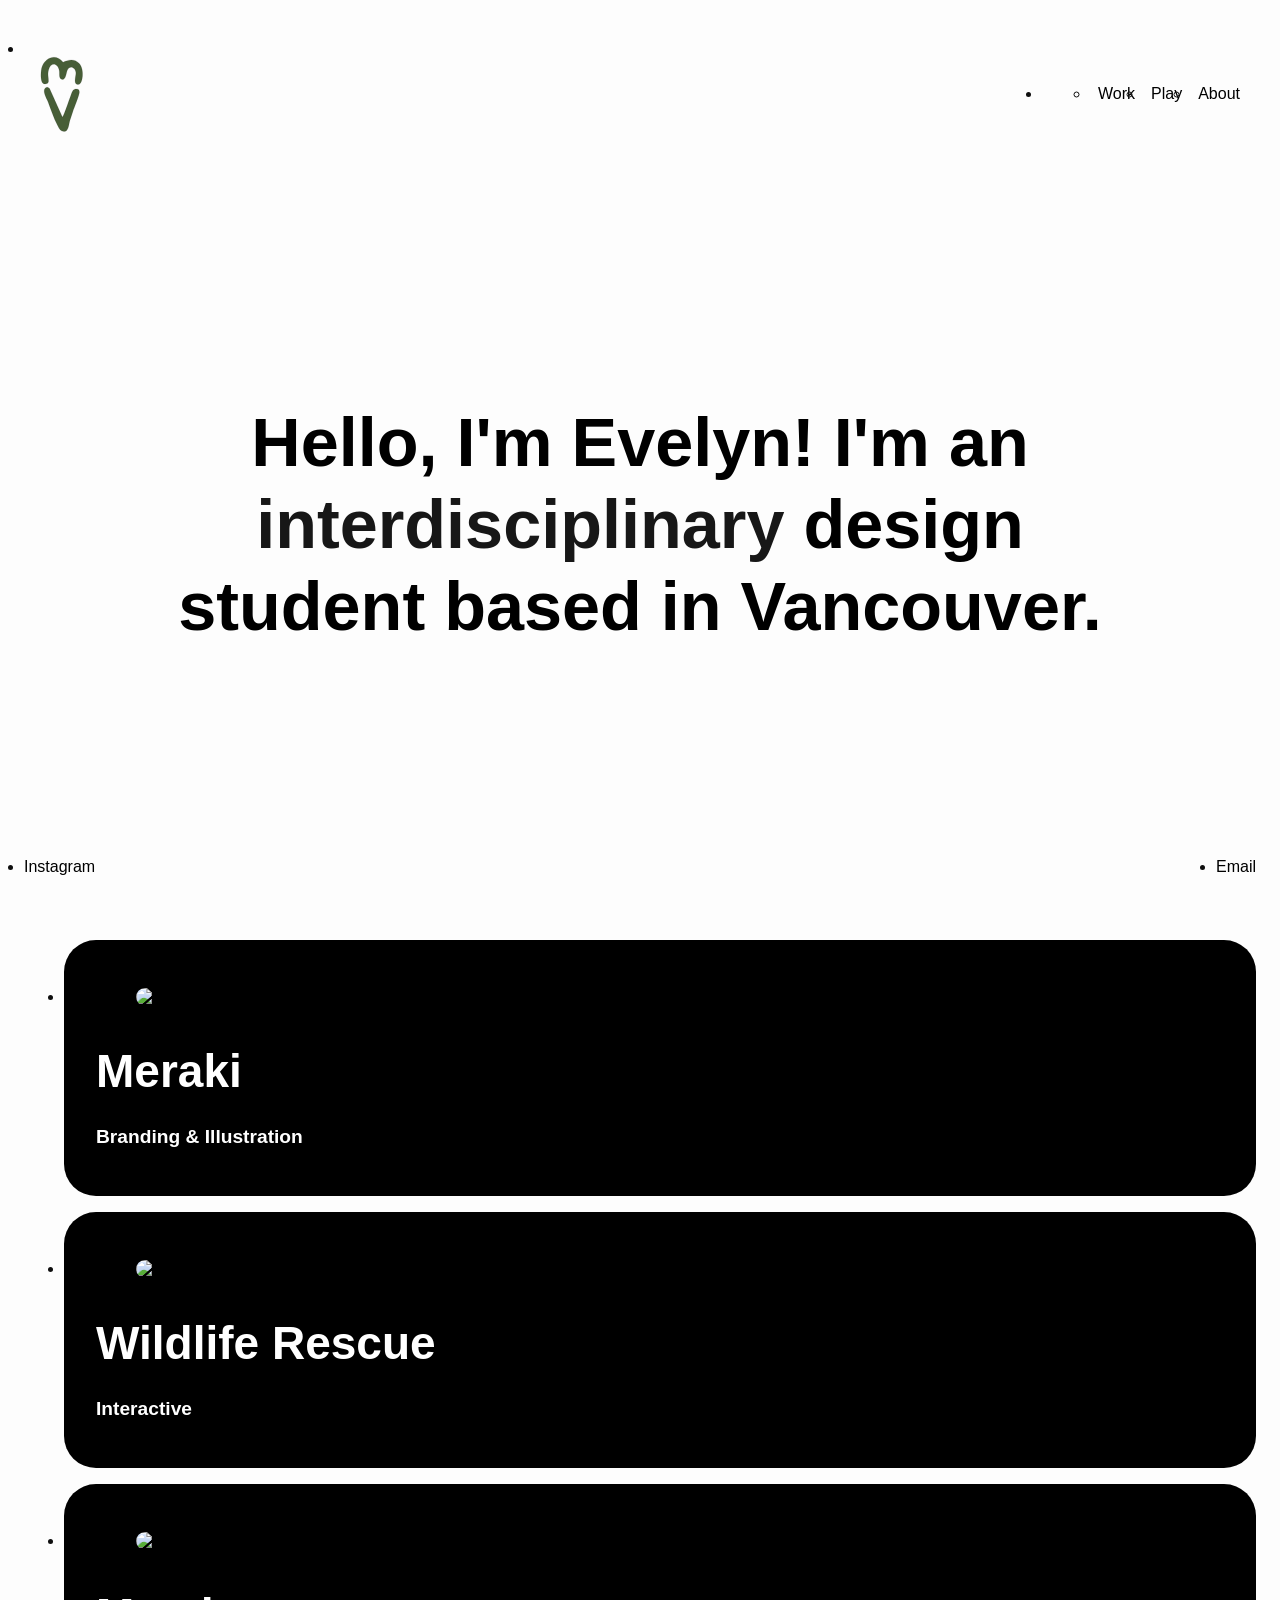
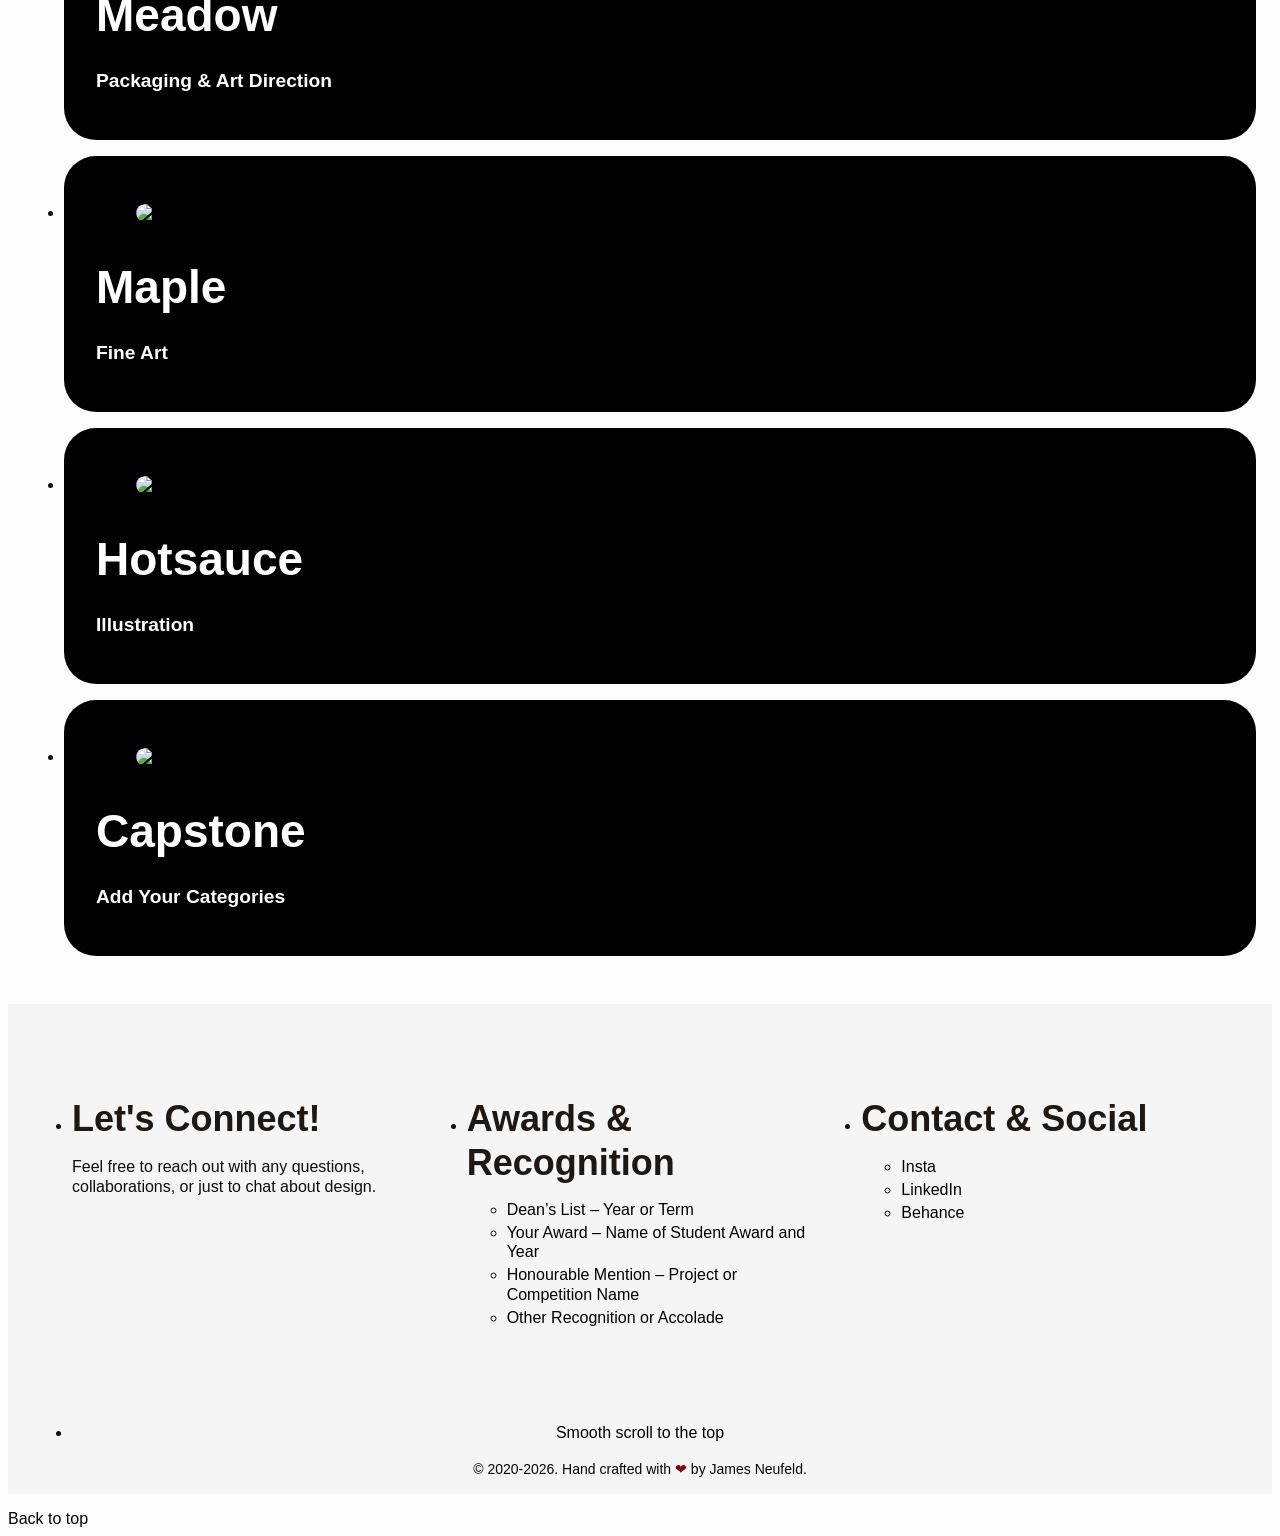
==== index.html @ 94baf4db "session with james removed unwanted pages, made new project pages and linked them, copied desired he" ====
<!doctype html>
<html lang="en">
  <head>
    <title>
      Free Creative Portfolio Template: October 2025 Version | Work Page
    </title>
    <meta
      name="description"
      content="When writing a meta description, keep it between 140 and 160 characters so Google can display your entire message. Don’t forget to include your keyword!"
    />
    <meta charset="utf-8" />
    <meta name="viewport" content="width=device-width, initial-scale=1.0" />
    <link
      rel="icon"
      type="image/svg+xml"
      href="assets/branding-images/favicon.svg"
    />
    <link
      rel="icon"
      type="image/png"
      href="assets/branding-images/favicon.png"
    />
    <meta property="og:image" content="screenshot.jpg" />
    <link
      rel="stylesheet"
      href="https://cdnjs.cloudflare.com/ajax/libs/meyer-reset/2.0/reset.min.css"
    />
    <link
      rel="stylesheet"
      href="https://cdnjs.cloudflare.com/ajax/libs/font-awesome/6.6.0/css/all.min.css"
      integrity="sha512-Kc323vGBEqzTmouAECnVceyQqyqdsSiqLQISBL29aUW4U/M7pSPA/gEUZQqv1cwx4OnYxTxve5UMg5GT6L4JJg=="
      crossorigin="anonymous"
      referrerpolicy="no-referrer"
    />
    <link rel="stylesheet" href="./styles/style.css" />
  </head>

  <body class="work-page" id="top">
    <section class="hero">
      <header class="hero-header">
        <ul class="nav-branding">
          <!-- Logo (standalone LI) -->
          <li class="nav-branding-logo">
            <a href="index.html">
              <img
                src="assets/branding-images/logo.svg"
                alt="Your portfolio logo"
              />
            </a>
          </li>
          <li class="nav-branding-item">
            <ul class="nav-branding-group">
              <li class="nav-branding-item">
                <a href="index.html" class="nav-link-primary">Work</a>
              </li>
              <li class="nav-branding-item">
                <a href="play.html" class="nav-link-primary">Play</a>
              </li>
              <li class="nav-branding-item">
                <a href="about.html" class="nav-link-primary">About</a>
              </li>
            </ul>
          </li>
        </ul>
      </header>
      <div class="hero-headline-wrapper">
        <h1 class="hero-headline">
          Hello, I'm Evelyn! I'm an
          <span class="highlight-primary"
            ><strong>interdisciplinary</strong></span
          >
          design student based in Vancouver.
        </h1>
      </div>
      <footer class="hero-footer">
        <ul class="hero-footer-navigation">
          <li><a href="#" class="custom-navigation">Instagram</a></li>
          <li>
            <a href="mailto:james@magnetude.com" class="custom-navigation"
              >Email</a
            >
          </li>
        </ul>
      </footer>
    </section>

    <main class="main-work-section">
      <section class="portfolio">
        <ul class="grid">
          <li class="work-page-grid-item project-container rounded-large">
            <a href="project-meraki.html" class="margin-bottom">
              <figure>
                <img
                  src="assets/temp/first-name-last-name--project-title--category-3.jpg"
                  width="1920"
                  height="1080"
                  class="rounded-large"
                  loading="lazy"
                  alt="Describe your project"
                />
              </figure>
            </a>
            <a href="project-meraki.html">
              <div class="project-details-overlay">
                <h1 class="work-grid-project-title">Meraki</h1>
                <h4 class="work-grid-project-category">
                  Branding &amp; Illustration
                </h4>
              </div>
            </a>
          </li>
          <li class="work-page-grid-item project-container rounded-large">
            <a href="project-wildlife-rescue.html" class="margin-bottom">
              <figure>
                <img
                  src="assets/temp/first-name-last-name--project-title--category-1.jpg"
                  width="1920"
                  height="1080"
                  class="rounded-large"
                  loading="lazy"
                  alt="Describe your project"
                />
              </figure>
            </a>
            <a href="project-wildlife-rescue.html">
              <div class="project-details-overlay rounded-large">
                <h1 class="work-grid-project-title">Wildlife Rescue</h1>
                <h4 class="work-grid-project-category">Interactive</h4>
              </div>
            </a>
          </li>
          <li class="work-page-grid-item project-container rounded-large">
            <a href="project-meadow.html" class="margin-bottom">
              <figure>
                <img
                  src="assets/temp/first-name-last-name--project-title--category-2.jpg"
                  width="1920"
                  height="1080"
                  class="rounded-large"
                  loading="lazy"
                  alt="Describe your project"
                />
              </figure>
            </a>
            <a href="project-meadow.htmll">
              <div class="project-details-overlay rounded-large">
                <h1 class="work-grid-project-title">Meadow</h1>
                <h4 class="work-grid-project-category">
                  Packaging &amp; Art Direction
                </h4>
              </div>
            </a>
          </li>
          <li class="work-page-grid-item project-container rounded-large">
            <a href="project-maple.html" class="margin-bottom">
              <figure>
                <img
                  src="assets/temp/first-name-last-name--project-title--category--placeholder-neo-classical-1.jpg"
                  width="1920"
                  height="1080"
                  class="rounded-large"
                  loading="lazy"
                  alt="Describe your project"
                />
              </figure>
            </a>
            <a href="project-maple.html">
              <div class="project-details-overlay rounded-large">
                <h1 class="work-grid-project-title">Maple</h1>
                <h4 class="work-grid-project-category">Fine Art</h4>
              </div>
            </a>
          </li>
          <li class="work-page-grid-item project-container rounded-large">
            <a href="project-hotsauce.html" class="margin-bottom">
              <figure>
                <img
                  src="assets/temp/animated-svg-background-example.svg"
                  width="1920"
                  height="1080"
                  class="rounded-large"
                  loading="lazy"
                  alt="Background with geometric shapes floating"
                />
              </figure>
            </a>
            <a href="project-hotsauce.html">
              <div class="project-details-overlay rounded-large">
                <h1 class="work-grid-project-title">Hotsauce</h1>
                <h4 class="work-grid-project-category">Illustration</h4>
              </div>
            </a>
          </li>
          <li class="work-page-grid-item project-container rounded-large">
            <a href="project-capstone.html" class="margin-bottom">
              <figure>
                <img
                  src="assets/temp/first-name-last-name--project-title--category--placeholder-telephone.jpg"
                  width="1920"
                  height="1080"
                  class="rounded-large"
                  loading="lazy"
                  alt="Describe your project"
                />
              </figure>
            </a>
            <a href="project-capstone.html">
              <div class="project-details-overlay rounded-large">
                <h1 class="work-grid-project-title">Capstone</h1>
                <h4 class="work-grid-project-category">Add Your Categories</h4>
              </div>
            </a>
          </li>
        </ul>
      </section>
    </main>

    <ul class="footer-global">
      <li class="footer-tagline">
        <h2>Let's Connect!</h2>
        <p>
          Feel free to reach out with any questions, collaborations, or just to
          chat about design.
        </p>
      </li>
      <li class="footer-highlights">
        <h2>Awards & Recognition</h2>
        <ul class="footer-awards-list">
          <li class="footer-item">
            <a href="#">Dean’s List – Year or Term</a>
          </li>
          <li class="footer-item">
            <a href="#">Your Award – Name of Student Award and Year</a>
          </li>
          <li class="footer-item">
            <a href="#">Honourable Mention – Project or Competition Name</a>
          </li>
          <li class="footer-item">
            <a href="#">Other Recognition or Accolade</a>
          </li>
        </ul>
      </li>

      <li class="footer-contact-social">
        <h2>Contact & Social</h2>
        <ul class="footer-socials-list">
          <li class="footer-item"><a href="#">Insta</a></li>
          <li class="footer-item"><a href="#">LinkedIn</a></li>
          <li class="footer-item"><a href="#">Behance</a></li>
        </ul>
      </li>

      <li class="footer-full-width">
        <p><a href="#top">Smooth scroll to the top</a></p>
        <p class="footer-fineprint">
          &copy; <span id="copyright-years">2020-</span>. Hand crafted with
          <span class="heart">❤</span>
          by James Neufeld.
        </p>
        <script>
          document.getElementById("copyright-years").textContent +=
            new Date().getFullYear();
        </script>
      </li>
    </ul>

    <div id="myID" class="bottomMenu hide"><a href="#">Back to top</a></div>

    <script>
      myID = document.getElementById("myID");

      var myScrollFunc = function () {
        var y = window.scrollY;
        if (y >= 800) {
          myID.className = "bottomMenu show";
        } else {
          myID.className = "bottomMenu hide";
        }
      };

      window.addEventListener("scroll", myScrollFunc);
    </script>
  </body>
</html>
---- styles/style.css ----
/*
 * =============================================
 * PORTFOLIO FOR CREATIVES – MAIN STYLESHEET
 * =============================================
 * Author: James Neufeld
 * Version: 2.1 | Last Updated: April 13, 2025
 * License: GNU General Public License v3.0 (GPL-3.0)
 * https://www.gnu.org/licenses/gpl-3.0.en.html
 * 
 * CONTENTS:                    DESIGN SYSTEM:
 * 1. Base Styles               - Comprehensive color & font theming 🎨
 * 2. Typography                - Mobile-first responsive architecture 📱
 * 3. Layout Components
 * 4. Page Templates
 * 5. Responsive Breakpoints
 * =============================================
 */

/* 
███████  ██████  ███    ██ ████████ ███████ 
██      ██    ██ ████   ██    ██    ██      
█████   ██    ██ ██ ██  ██    ██    ███████ 
██      ██    ██ ██  ██ ██    ██         ██ 
██       ██████  ██   ████    ██    ███████ 
*/

/* ------------------------------- */
/* 🌐 Google Fonts - Customize Your Site's Typography */
/* You can add your own fonts here, but be mindful of performance */
/* ------------------------------- */

/* TODO: Replace these Google Fonts with the ones you want to use on your site. */
/* Remember, the more fonts you load, the longer it can take for your page to load. */

/* Encode sans Font (for headers or special text) */
@import url("https://fonts.googleapis.com/css2?family=Encode+Sans:wght@100..900&display=swap"rel="stylesheet");

/* Rubik Font (clean and modern for body text) */
@import url("https://fonts.googleapis.com/css2?family=Rubik:wght@300;400;500;600;700;900&display=swap");

/* Inter Font (great for readability and minimal design) */
@import url("https://fonts.googleapis.com/css2?family=Inter:wght@100;200;300;400;500;600;700;800;900&display=swap");

/*

/* 
██ ███    ███ ██████   ██████  ██████  ████████      ██████ ███████ ███████ 
██ ████  ████ ██   ██ ██    ██ ██   ██    ██        ██      ██      ██      
██ ██ ████ ██ ██████  ██    ██ ██████     ██        ██      ███████ ███████ 
██ ██  ██  ██ ██      ██    ██ ██   ██    ██        ██           ██      ██ 
██ ██      ██ ██       ██████  ██   ██    ██         ██████ ███████ ███████ 
*/

/* ------------------------------- */
/* 🔗 Imported Stylesheets */
/* These are external CSS files that add extra effects to your site. */
/* ------------------------------- */

/* TODO: Delete any stylesheets you don't plan to use on your site. */

/* File for animation effects that make elements move (e.g., flying) */
@import url("make-something-fly.css");

/* File for animation effects that make elements blink */
@import url("make-something-blink.css");

/* File for adding a smooth animated gradient background */
@import url("animated-gradient.css");

/* File for adding a glitch animation to your 404 error page */
@import url("error.css");

/* File for adding text stroke (outline) effect */
@import url("text-stroke.css");

/* File for adding stroke shadow effect around text */
@import url("stroke-shadow.css");

/* File with extra experimental styles (e.g., fun animations or effects) */
@import url("experiments.css");

/* File for adding a scroll-to-top button or effect */
@import url("scroll-to-top.css");

/* File for adding accordion functionality to expand/collapse content sections */
@import url("accordian.css");

/* 
██    ██  █████  ██████  ██  █████  ██████  ██      ███████ ███████ 
██    ██ ██   ██ ██   ██ ██ ██   ██ ██   ██ ██      ██      ██      
██    ██ ███████ ██████  ██ ███████ ██████  ██      █████   ███████ 
 ██  ██  ██   ██ ██   ██ ██ ██   ██ ██   ██ ██      ██           ██ 
  ████   ██   ██ ██   ██ ██ ██   ██ ██████  ███████ ███████ ███████ 
*/

/* ------------------------------- */
/* 🎨 Theme Design Variables */
/* Use CSS variables to quickly change your site's color scheme and typography */
/* ------------------------------- */

/* These design variables store important elements like colours and fonts.
   You can easily change the look and feel of your site by adjusting these values. */

/* TODO: Customize these variables to fit your design. You can add new ones or delete ones you don’t need. */

:root {
  /* Typography */
  --font-family-body: "Encode Sans", sans-serif;
  --font-family-heading: "Encode Sans", sans-serif;
  --font-family-project-title: "Encode Sans", sans-serif;

  /* Core Colours */
  --color-text-primary: #0e0e0e;
  --color-text-secondary: #060606;
  --color-accent-primary: #000000;
  --color-accent-secondary: #171717;
  --color-overlay-primary: rgba(255, 255, 255, 0.5);
  --color-highlight: lemonchiffon;
  --color-fallback: #ff057c; /* Fallback color for glitch effect on 404 page */
  /* Backgrounds */
  --color-bg: #fdfdfd;
  --color-bg-about: #f5f5f5;
  --color-bg-footer: #f5f5f5;
  --color-bg-holding-page: rgba(254, 254, 254, 0.6);
  /* Headings */
  --h1-color: #1f1711;
  --h2-color: #1f1711;
  --h3-color: #1f1711;
  --h4-color: #1f1711;
  --h5-color: #1f1711;
  --h6-color: #1f1711;
  /* Special Text Colours */
  --color-text-holding-title: #1f1711;
  --color-text-project-category: #ffffff;
  --color-text-project-description: #222;
  --color-text-project-sidebar: #222;
  --color-text-project-title: #000000;
  --color-text-work-grid-title: #ffffff;
  /* Link States */
  --color-link: #000000;
  --color-link-hover: #111;
  --color-link-visited: #2d5b4e;
  /* Navigation */
  --color-nav-link: #000000;
  --color-nav-link-hover: #321575;
  --color-nav-arrow: #5200ff;
  --color-nav-arrow-hover: #000;
  --color-nav-arrow-stroke: #5200ff;
  --color-nav-arrow-stroke-hover: #000;
  /* Components */
  --color-bg-full-width: #f5f5f5;
  --color-bg-project-description: #f5f5f5;
  --color-bg-sidebar-project: orangered;
  --color-bg-sidebar-work: lemonchiffon;
  --color-gradient-hero: linear-gradient(90deg, #ff00ff, #00ffff);
  --color-gradient-project-details: linear-gradient(
    -225deg,
    #ffffff 0%,
    #f3f1f3 50%,
    #ffffff 100%
  );
  /* Special Elements */
  --color-icon-heart: darkred;
  --color-text-holding-footer: #f8f8ff;
  --color-bg-selection: #5200ff;
  --color-shadow-stroke: rgba(0, 0, 0, 0.4);
  /* Assets */
  --image-noise-texture: url(/assets/temp/noise.svg);
  /* Animation Durations */
  --duration-fast: 0.15s; /* Quick interactions (hover states) */
  --duration-normal: 0.3s; /* Standard transitions (button clicks) */
  --duration-slow: 0.75s; /* Prominent animations (page transitions) */
  /* Rounded Corners */
  --radius-sm: 0.5rem; /* Small interactive elements */
  --radius-md: 1rem; /* Cards/containers */
  --radius-lg: 2rem; /* Large decorative elements */
  --radius-full: 50%; /* Circles/pills */
  /* Padding Scale */
  --padding-tiny: 0.5rem; /* Micro-spacing: icon padding, toggle switches */
  --padding-small: 1rem; /* Compact spacing: mobile buttons, form tags */
  --padding-medium: 2rem; /* Standard spacing: desktop buttons, card content */
  --padding-large: 3rem; /* Section spacing: content blocks, banner padding */
  --padding-jumbo: 4rem; /* Hero elements: full-width containers, page headers */
  --padding-ultra: 8rem; /* Full-bleed spacing: edge-to-edge layouts, super-sized headers */
  /* Flex Gap Scale */
  --gap-tiny: 0.5rem; /* Micro-gap: icon spacing, small button groups */
  --gap-small: 1rem; /* Compact gap: card elements, form fields */
  --gap-medium: 2rem; /* Standard gap: desktop card grids, section items */
  --gap-large: 3rem; /* Section gap: major content blocks, banner spacing */
  --gap-jumbo: 4rem; /* Hero gap: full-width containers, large card spacing */
  --gap-ultra: 8rem; /* Edge-to-edge spacing: mega sections, spacious layouts */
}

/* ======================
   #BASE STYLES
   ====================== */

/* 
███    ███  ██████  ██████  ██ ██      ███████     ███████ ██ ██████  ███████ ████████ 
████  ████ ██    ██ ██   ██ ██ ██      ██          ██      ██ ██   ██ ██         ██    
██ ████ ██ ██    ██ ██████  ██ ██      █████       █████   ██ ██████  ███████    ██    
██  ██  ██ ██    ██ ██   ██ ██ ██      ██          ██      ██ ██   ██      ██    ██    
██      ██  ██████  ██████  ██ ███████ ███████     ██      ██ ██   ██ ███████    ██    
*/

/* ------------------------------- */
/* 📱 Responsive Design for Small Devices (Portrait Phones) */
/* No media query needed for small devices like phones under 576px. This is the default in Bootstrap. */
/* ------------------------------- */

/* Add border-box sizing to make layout easier and enable smooth scrolling behavior */
html {
  box-sizing: border-box; /* Makes sure padding and borders don't add extra width to elements */
  scroll-behavior: smooth; /* Adds smooth scrolling between sections */
  cursor:
    url("../assets/temp/up-cursor.png"), auto !important; /* Custom cursor (change the URL below to use your own) */

  /* TODO: Replace the URL above to add a custom cursor. 
     If you want to use the default browser cursor, just delete this line. */
}

/* Ensure all elements, including pseudo-elements, follow border-box sizing */
*,
*:before,
*:after {
  box-sizing: inherit; /* Inherits the border-box setting from the html tag */
}

body {
  font-family: var(--font-family-body);
  color: var(--color-text-primary);
  background: var(--color-bg);
  display: flex;
  flex-direction: column;
  min-height: 100vh;
}

/* ------------------------------- */
/* 🖍️ Text Highlight Styles */
/* This changes the background color when you highlight text (like when you click and drag to select it) */
/* ------------------------------- */

::selection {
  background: var(
    --color-bg-selection
  ); /* Uses your custom color for highlighted text */
}

/* ---------------------------------------- */
/* 🖼️ Responsive Image Styles */
/* These styles make your images and icons look good on any screen size */
/* ---------------------------------------- */

/* Make all images and SVGs scale nicely */
img,
svg {
  max-width: 100%; /* Keeps the image from getting too big */
  height: auto; /* Keeps the image’s original proportions */
  vertical-align: top; /* Removes little gaps under images (from line-height) */
  object-fit: contain; /* Optional: Makes sure the whole image fits inside its box */
  /* Try 'cover' if you want it to fill the space, or remove this line if not needed */
}

/* ---------------------------------------- */
/* 🎨 Utility Classes for Styling Elements  */
/* Use these helper classes to quickly apply 
   common styles across your portfolio site */
/* ---------------------------------------- */

/* ------------------------ */
/* 📐 Layout & Spacing Tools */
/* ------------------------ */

/* Horizontally centers a block element (must have a defined width) */
.centered-block {
  margin: 0 auto;
}

/* Vertical layout – stacks items in a column (mobile-first) */
.flex-row {
  display: flex;
  flex-direction: column;
}

/* Puts the box on its own line and adds space underneath */
.margin-bottom {
  display: block; /* Makes it a block so it stacks nicely */
  margin-bottom: 1rem; /* Adds space below – helps with layout breathing room */
}

.width-third,
.width-two-thirds {
  width: 100%;
}

/* Adds a dashed border to help you see the box while you're designing */
.border {
  border: 1px dashed var(--color-accent-primary); /* This uses your custom accent color */
  /* TODO: Delete this later – it’s just here to help you see the box while you work */
}

/* ---------------------- */
/* ✍️  Typography Helpers */
/* ---------------------- */

/* Optimal line length for readability (~60 characters) */
.max-text-width {
  max-width: 60ch;
}

/* Centers your text (great for headings or buttons) */
.centered-text {
  text-align: center;
}

/* ------------------------------ */
/* 🌀 Animation & Interaction Tools */
/* ------------------------------ */

/* Smooth transition when applying transformations – improves hover experience */
.rotate {
  transition: transform 0.3s ease;
}

/* Rotates the element slightly on hover – adds a playful effect */
.rotate:hover {
  transform: rotate(4deg);
}

/* ----------------------------- */
/* 📦 Padding Utilities (Mobile First) */
/* ----------------------------- */

.padding-tiny {
  padding: var(--padding-tiny);
}

.padding-small {
  padding: var(--padding-small);
}

.padding-medium {
  padding: var(--padding-small); /* smaller, mobile-safe default */
}

.padding-large {
  padding: var(--padding-small); /* smaller, mobile-safe default */
}

.padding-jumbo {
  padding: var(--padding-small); /* smaller, mobile-safe default */
}

.padding-ultra {
  padding: var(--padding-small); /* smaller, mobile-safe default */
}

/* ----------------------------- */
/* 🧩 Flex Gap Utilities (Mobile First) */
/* ----------------------------- */
.gap-tiny {
  gap: var(--gap-tiny);
}
.gap-small {
  gap: var(--gap-small);
}
.gap-medium {
  gap: var(--gap-small); /* smaller, mobile-safe default */
}
.gap-large {
  gap: var(--gap-small); /* smaller, mobile-safe default */
}
.gap-jumbo {
  gap: var(--gap-small); /* smaller, mobile-safe default */
}
.gap-ultra {
  gap: var(--gap-small); /* smaller, mobile-safe default */
}

/* ------------------------------ */
/* 🧱 Border Radius Shortcuts */
/* ------------------------------ */

/* Small interactive elements (buttons, inputs) */
.rounded-small {
  border-radius: var(--radius-sm);
}

/* Default containers (cards, dropdowns) */
.rounded-medium {
  border-radius: var(--radius-md);
}

/* Large decorative elements (modals, banners) */
.rounded-large {
  border-radius: var(--radius-lg);
}

/* Perfect circles (avatars, icons) */
.rounded-full {
  border-radius: var(--radius-full);
}

/* ---------------------------------------- */
/* 🎥 Responsive Embedded Video Styles      */
/* These styles keep your videos looking sharp and correctly sized on any device */
/* ---------------------------------------- */

/* The container holds the video and maintains a 16:9 aspect ratio */
.project-video-container {
  position: relative;
  overflow: hidden;
  width: 100%;
  padding-top: 56.25%; /* 16:9 Aspect Ratio (because 9 ÷ 16 = 0.5625) */
  margin-bottom: 1rem;
}
/* The iframe is absolutely positioned to fill the container */
.responsive-iframe {
  position: absolute;
  top: 0;
  left: 0;
  bottom: 0;
  right: 0;
  width: 100%;
  height: 100%;
}

/* ---------------------------------------- */
/* 🧭 Responsive Navigation (Coming Soon)   */
/* This section is in progress — you'll build a mobile-friendly nav bar here */
/* ---------------------------------------- */

.responsive-nav {
  display: flex;
  flex-direction: row;
  justify-content: space-between;
  background: lightblue;
  padding: var(--padding-small);
}

/* ------------------------------------------------------------------ */
/* 🔤 Global & Mobile Typography                                      */
/* Heading styles that scale nicely for mobile-first, responsive sites */
/* ------------------------------------------------------------------ */

/* 
████████ ██    ██ ██████   ██████   ██████  ██████   █████  ██████  ██   ██ ██    ██ 
   ██     ██  ██  ██   ██ ██    ██ ██       ██   ██ ██   ██ ██   ██ ██   ██  ██  ██  
   ██      ████   ██████  ██    ██ ██   ███ ██████  ███████ ██████  ███████   ████   
   ██       ██    ██      ██    ██ ██    ██ ██   ██ ██   ██ ██      ██   ██    ██    
   ██       ██    ██       ██████   ██████  ██   ██ ██   ██ ██      ██   ██    ██    
*/

/* Heading Styles (h1 - h6) */

h1 {
  font-size: 2.2rem;
  font-family: var(--font-family-heading);
  line-height: 1.2;
  margin-bottom: 1rem;
  color: var(--h1-color);
}

h2 {
  font-size: 2rem;
  font-family: var(--font-family-heading);
  line-height: 1.2;
  margin-bottom: 1rem;
  color: var(--h2-color);
}

h3 {
  font-size: 1.325rem;
  margin-bottom: 1rem;
  line-height: 1.2;
  color: var(--h3-color);
}

h4 {
  font-size: 1.2rem;
  line-height: 1.2;
  margin-bottom: 1rem;
  color: var(--h4-color);
}

h5 {
  font-size: 1.1rem;
  line-height: 1.2;
  margin-bottom: 1rem;
  color: var(--h5-color);
}

h6 {
  font-size: 1rem;
  line-height: 1.2;
  margin-bottom: 1rem;
  color: var(--h6-color);
}

/* ------------------------------------------------------------------ */
/* 📝 Paragraph and Text Styles                                       */
/* Base text styles for body copy, bold, italic, and fine print       */
/* ------------------------------------------------------------------ */

p {
  font-size: 1rem;
  line-height: 1.3;
  margin-bottom: 1rem;
}

strong {
  font-weight: 700; /* Makes text bold */
}

em {
  font-style: italic; /* Adds emphasis with italic style */
}

sup {
  font-size: 0.6em; /* smaller than the surrounding text */
  vertical-align: super; /* ensures it sits above the baseline */
  font-weight: normal; /* optional: adjust weight */
}

/* ------------------------------------------------------------------ */
/* 🎨 Custom Class Styles for Headlines, Projects, and Highlights     */
/* Use these utility classes to style key text elements across pages  */
/* ------------------------------------------------------------------ */

/* Main hero headline — usually sits in the intro section */
.hero-headline {
  color: var(--color-accent-primary); /* Uses your brand's dominant color */
  max-width: 40ch; /* Optimal line length for readability (~40 characters) */
  text-wrap: balance; /* Prevents awkward line breaks (like elegant typography) */
  margin-inline: auto; /* Horizontally centers the text in its container */
}

/* Large project title — appears on individual project pages */
.project-title {
  font-size: 3.625rem;
  font-family: var(--font-family-project-title);
  color: var(--color-text-project-title);
  margin-bottom: 1rem;
}

/* Project description text — pairs with the project title */
.project-description {
  font-size: 1.225rem;
  line-height: 1.2;
  color: var(--color-text-project-description);
  margin-bottom: 1rem;
}

/* 🧱 Full-width headings — useful in layouts that span edge-to-edge */
.h1-full-width,
.h2-full-width {
  width: 100%;
  padding: var(--padding-small);
}

/* ✨ Highlighted text — great for emphasis */
.highlight-primary {
  color: var(--color-accent-secondary);
}

.highlight-gradient {
  background: var(--color-gradient-hero);
  -webkit-background-clip: text;
  color: transparent;
  font-weight: bold;
}

/* 📂 Project grid title — used in grid view (like a portfolio gallery) */
.work-grid-project-title {
  font-size: 2.875rem;
  color: var(--color-text-work-grid-title);
  text-wrap: balance;
}

/* 🏷️ Project category label — displays the type or role of the project */
.work-grid-project-category {
  color: var(--color-text-project-category);
}

/*

██   ██ ██    ██ ██████  ███████ ██████  ██      ██ ███    ██ ██   ██ ███████ 
██   ██  ██  ██  ██   ██ ██      ██   ██ ██      ██ ████   ██ ██  ██  ██      
███████   ████   ██████  █████   ██████  ██      ██ ██ ██  ██ █████   ███████ 
██   ██    ██    ██      ██      ██   ██ ██      ██ ██  ██ ██ ██  ██       ██ 
██   ██    ██    ██      ███████ ██   ██ ███████ ██ ██   ████ ██   ██ ███████ 

*/

/* -------------------------------------------------------------------------- */
/* 🔗 Hyperlink Styles — LVHFA                                                */
/* LVHFA = Link, Visited, Hover, Focus, Active                                */
/* These are the five main states a hyperlink can be in                       */
/* -------------------------------------------------------------------------- */

/* Unvisited link */
a:link {
  color: var(--color-link);
  text-decoration: none; /* Removes underline */
}

/* Visited link — after a user clicks and returns */
a:visited {
  color: var(--color-link-visited);
}

/* Hover — when a user hovers their mouse over the link */
a:hover {
  color: var(--color-link-hover);
}

/* Focus — when a link is focused (keyboard navigation) */
a:focus {
  outline: 1px solid var(--color-accent-primary);
}

/* Active — when the link is actively being clicked or tapped */
a:active {
  color: var(--color-link-hover);
  /* Useful for mobile tap interactions */
}

/* -------------------------------------------------------------------------- */
/* 🧭 Hyperlink Class Styles                                                  */
/* These are custom styles for specific types of navigation links             */
/* -------------------------------------------------------------------------- */

a.nav-link-primary {
  color: var(--color-nav-link);
}
a.nav-link-primary:hover {
  color: var(--color-nav-link-hover);
}

/* -------------------------------------------------------------------------- */
/* 🧭 Previous & Next Project Navigation Arrows                               */
/* These styles are for the left and right arrows used to move between       */
/* individual project pages in your portfolio. Includes stroke effect styles.*/
/* -------------------------------------------------------------------------- */

/* Default and visited state for navigation arrows */

.navigation-arrow:link,
.navigation-arrow:visited {
  color: var(--color-nav-arrow);
}

/* Hover and active (clicked) states — makes arrows feel interactive */
.navigation-arrow:active,
.navigation-arrow:hover {
  color: var(--color-nav-arrow-hover);
}

/* 🖋️ Optional stroke effect for a bold, outlined arrow look */

.stroke:link,
.stroke:visited {
  -webkit-text-stroke-width: 2px;
  -webkit-text-stroke-color: var(--color-nav-arrow-stroke);
}

.stroke:active,
.stroke:hover {
  -webkit-text-stroke-width: 2px;
  -webkit-text-stroke-color: var(--color-nav-arrow-stroke-hover);
}

/* 

██   ██ ███████ ██████   ██████  
██   ██ ██      ██   ██ ██    ██ 
███████ █████   ██████  ██    ██ 
██   ██ ██      ██   ██ ██    ██ 
██   ██ ███████ ██   ██  ██████  
                                 
*/

/* -------------------------------------------------------------------------- */
/* 🦸 Hero Section Layout                                                     */
/* Full-page intro area with logo, headline, icon, and footer nav            */
/* Great place for first impression and personal branding                    */
/* -------------------------------------------------------------------------- */

.hero {
  width: 100%;
  min-height: 80vh; /* Takes up most of the screen height */
  display: flex;
  flex-direction: column;
}
.hero-header {
  min-height: 6rem; /* Space reserved for logo + nav */
}

.nav-branding {
  display: flex;
  flex-direction: column;
  justify-content: space-between;
  padding: var(--padding-small);
  align-items: center;
}

.nav-branding-group {
  display: flex;
  flex-direction: row;
}
.nav-branding-item {
  padding: var(--padding-tiny);
}

.nav-branding-logo {
  width: 3rem;
  /* TODO: Adjust the width of the logo on mobile devices here */
}

.hero-headline-wrapper {
  width: 100%;
  display: flex;
  flex-direction: column;
  flex: 1;
  gap: 3rem;
  align-items: center;
  justify-content: center;
  padding: var(--padding-small);
  text-align: center; /* Keeps text centered */
}

.hero-icon {
  font-size: 4rem;
}

.hero-footer {
  display: flex;
  justify-content: center;
  flex-direction: column;
  text-align: center;
}

.hero-footer-navigation {
  display: flex;
  flex-direction: row;
  justify-content: space-between;
  padding: var(--padding-small);
}

/*

 ██████  ██████  ███    ███ ██████   ██████  ███    ██ ███████ ███    ██ ████████ ███████ 
██      ██    ██ ████  ████ ██   ██ ██    ██ ████   ██ ██      ████   ██    ██    ██      
██      ██    ██ ██ ████ ██ ██████  ██    ██ ██ ██  ██ █████   ██ ██  ██    ██    ███████ 
██      ██    ██ ██  ██  ██ ██      ██    ██ ██  ██ ██ ██      ██  ██ ██    ██         ██ 
 ██████  ██████  ██      ██ ██       ██████  ██   ████ ███████ ██   ████    ██    ███████ 
                                                                                          
*/

/* -------------------------------------------------------------------------- */
/* 🔧 Full-Width Section Components                                             */
/* These components create flexible, full-screen sections for your portfolio   */
/* Perfect for highlighting key information and projects                      */
/* -------------------------------------------------------------------------- */

.full-width-section {
  width: 100%;
  min-height: 80vh; /* Takes up most of the screen height */
  display: flex;
  flex-direction: column;
  align-items: center;
  justify-content: center;
  background: var(
    --color-bg-full-width
  ); /* Background color for full-width sections */
  margin-bottom: 1rem;
}

.full-width-headline-wrapper {
  width: 100%;
  min-height: 60vh; /* Ensures the headline takes up a good portion of the screen */
  display: flex;
  flex-direction: column;
  align-items: center;
  justify-content: center;
  padding: var(--padding-small);
  text-align: center; /* Keeps the text centered */
}

.section-container {
  width: 100%;
  display: flex;
  flex-direction: column;
  align-items: center;
  justify-content: center;
  padding: var(--padding-small);
  margin-bottom: 1rem;
}
.section-item {
  padding: var(--padding-small);
  margin: 1rem;
}

/* 

██     ██  ██████  ██████  ██   ██     ██████   █████   ██████  ███████ 
██     ██ ██    ██ ██   ██ ██  ██      ██   ██ ██   ██ ██       ██      
██  █  ██ ██    ██ ██████  █████       ██████  ███████ ██   ███ █████   
██ ███ ██ ██    ██ ██   ██ ██  ██      ██      ██   ██ ██    ██ ██      
 ███ ███   ██████  ██   ██ ██   ██     ██      ██   ██  ██████  ███████ 

*/

/* -------------------------------------------------------------------------- */
/* 🔲 Work Page Layout Components                                               */
/* These styles create the layout for your work portfolio and project pages    */
/* The goal is to showcase your projects and provide a responsive, clean UI  */
/* -------------------------------------------------------------------------- */

/* Work wrapper (takes up available space) */
.main-work-section {
  flex: 1;
}

/* Padding around work grid and project page */
.portfolio,
.project-wrapper,
.work-sidebar-wrapper {
  padding: var(
    --padding-tiny
  ); /* Padding to keep content from touching edges */
}

/* Work Sidebar on Mobile */
.work-sidebar {
  width: 100%;
  background: var(
    --color-bg-sidebar-work
  ); /* Background color for the sidebar */
}

/* Main Work Area with Sidebar on Mobile */
.work-details {
  width: 100%;
}

/* Defining the work page grid */
.grid {
  display: grid;
  grid-template-columns: repeat(
    auto-fit,
    minmax(300px, 1fr)
  ); /* Creates a responsive grid */
  grid-gap: 1rem; /* Space between grid items */
  /* The auto-fit and minmax() function help ensure responsiveness across screen sizes */
}

/* Individual Work Grid Item */
.work-page-grid-item,
.overlay-container {
  width: 100%;
  height: auto;
  position: relative; /* Needed to position the overlay */
}
/* Masonry Overlay Text */
.overlay-container:hover .overlay {
  opacity: 1;
}

/* Project container for background and padding */
.project-container {
  background: var(--color-accent-primary); /* Set project background color */
  padding: var(--padding-medium);
}

/* Overlay (appears on hover) */
.overlay {
  position: absolute;
  top: 0;
  right: 0;
  bottom: 0;
  left: 0;
  width: 100%;
  height: 100%;
  opacity: 0; /* Initially invisible */
  transition: var(--duration-slow) ease;
  display: flex;
  justify-content: center;
  align-items: center;
  flex-direction: column;
  padding: var(--padding-small);
  background-color: var(
    --color-overlay-primary
  ); /* Background color of the overlay */
  transition:
    opacity var(--duration-normal),
    visibility var(--duration-normal);
}

/* Hover effect on work page grid items */
.work-page-grid-item:hover .overlay {
  visibility: visible; /* Make overlay visible on hover */
  opacity: 1; /* Set opacity on hover */
}

/* Optional container for future overlay customization */
.project-details-overlay {
  /* Placeholder: no custom styles yet */
}

/*

███████ ██ ██████  ███████ ██████   █████  ██████  
██      ██ ██   ██ ██      ██   ██ ██   ██ ██   ██ 
███████ ██ ██   ██ █████   ██████  ███████ ██████  
     ██ ██ ██   ██ ██      ██   ██ ██   ██ ██   ██ 
███████ ██ ██████  ███████ ██████  ██   ██ ██   ██ 
                                                   
                                                   
*/

/* -------------------------------------------------------------------------- */
/* 🗂️ Sidebar Navigation Styles                                                 */
/* This section contains styles for the sidebar navigation on the portfolio    */
/* website. The aim is to create a simple and clean sidebar for better access. */
/* -------------------------------------------------------------------------- */

/* Sidebar navigation list styles */
.sidebar-nav-list {
  padding: var(--padding-small); /* Adds padding around the navigation list */
}

/* Individual navigation item styles */
.sidebar-nav-item {
  margin-bottom: 1rem; /* Space between each navigation item */
}

/* 

 █████  ██████   ██████  ██    ██ ████████ 
██   ██ ██   ██ ██    ██ ██    ██    ██    
███████ ██████  ██    ██ ██    ██    ██    
██   ██ ██   ██ ██    ██ ██    ██    ██    
██   ██ ██████   ██████   ██████     ██    
                                           
*/

/* -------------------------------------------------------------------------- */
/* 📚 About Page Grid Styles                                                   */
/* These styles structure the layout of the "About" page using a grid system.  */
/* The grid has 3 main sections: an image, text, and footer.                   */
/* -------------------------------------------------------------------------- */

/* Grid container for the About section */
.about-grid {
  display: grid; /* Set to grid layout */
  grid-template-columns: 1fr; /* Single column layout for mobile and smaller screens */
  grid-gap: 3rem; /* Space between grid items */
  background: var(--color-bg-about); /* Background color for the section */
  padding: var(--padding-small); /* Padding around the grid */
  flex: 1; /* Flex-grow to take up available space */
}

/* Image section in the About page grid */
.about-grid-image {
  grid-column: 1 / 2; /* Image spans the first column */
  grid-row: 1 / 2; /* Image spans the first row */
}

/* Text section in the About page grid */
.about-grid-text {
  grid-column: 1 / 2; /* Text spans the first column */
  grid-row: 2 / 3; /* Text spans the second row */
}

/* 

███████  ██████   ██████  ████████ ███████ ██████  
██      ██    ██ ██    ██    ██    ██      ██   ██ 
█████   ██    ██ ██    ██    ██    █████   ██████  
██      ██    ██ ██    ██    ██    ██      ██   ██ 
██       ██████   ██████     ██    ███████ ██   ██ 
                                                   
*/

/* -------------------------------------------------------------------------- */
/* 📱 MOBILE FOOTER LAYOUT                                                    */
/* Designed with mobile-first approach using CSS Grid                          */
/* -------------------------------------------------------------------------- */

.footer-global {
  display: grid;
  grid-template-columns: 1fr; /* Single column layout */
  grid-gap: 3rem; /* Consistent spacing between sections */
  min-height: auto; /* Allows footer to expand based on content, no fixed height */
  background: var(--color-bg-footer); /* Using CSS variable for theming */
  padding: var(--padding-small); /* Internal spacing */

  /* Note: Using 'fr' units ensures proper scaling across devices */
}

/* -------------------------------------------------------------------------- */
/* 🧩 FOOTER SECTION PLACEMENT                                                */
/* Each component stacks vertically in mobile view                             */
/* -------------------------------------------------------------------------- */

.footer-tagline {
  grid-column: 1 / 2; /* Full width (single column) */
  grid-row: 1 / 2;
}
.footer-highlights {
  grid-column: 1 / 2;
  grid-row: 2 / 3;
}
.footer-contact-social {
  grid-column: 1 / 2;
  grid-row: 3 / 4;
}
/* -------------------------------------------------------------------------- */
/* 🌊 FULL-WIDTH BOTTOM SECTION                                               */
/* Typically used for copyright/legal information                             */
/* -------------------------------------------------------------------------- */
.footer-full-width {
  grid-column: 1 / 2;
  grid-row: 4 / 5;
  text-align: center; /* Center copyright text */
  align-self: end; /* Push to bottom */
}

/* ------------------------------- */
/* 📜 Reusable footer list styles */
/* ------------------------------- */
.footer-list {
  margin-bottom: 2rem;
}
.footer-awards-list {
  margin-bottom: 2rem;
}
.footer-works-list {
  margin-bottom: 2rem;
}
.footer-socials-list {
  margin-bottom: 2rem;
}

/* -------------------------------------------------------------------------- */
/* 📏 Footer Item Spacing                                                     */
/* -------------------------------------------------------------------------- */

/* Apply this class to ALL list items (awards, works, social, bullets) */
.footer-item {
  line-height: 1.2; /* Consistent line height for footer items to improve spacing */
  margin-bottom: 0.25rem;
}

/* ------------------------------- */
/* ▪️ Bullet List Style */
/* Square bullets with compact spacing */
/* ------------------------------- */

.footer-bullet-list {
  list-style-type: square;
  list-style-position: inside;
  margin-bottom: 1rem;
}

.footer-bullet-list .footer-item {
  margin-bottom: 0.25rem;
  padding-left: 0.5rem;
  text-indent: -0.5rem; /* Pulls text back toward bullet */
}

/* -------------------------------------------------------------------------- */
/* ✨ Footer Special Elements                                                 */
/* -------------------------------------------------------------------------- */

/* Heart icon for copyright/love notes */
.heart {
  color: var(--color-icon-heart); /* Color for heart icon */
}

.footer-fineprint {
  font-size: 0.875rem; /* Slightly smaller for disclaimers or captions */
  color: var(--color-text-secondary); /* Themed color */
}

/* New item badges */
.badge-new {
  background: var(--color-highlight);
  padding: 0.1rem;
  font-size: 0.8125rem;
  text-transform: uppercase;
}

/* -------------------------------------------------------------------------- */
/* 🌐 MINIMAL FOOTER (ALTERNATIVE VERSION)                                    */
/* A simpler alternative to the CSS Grid footer - ideal for beginners          */
/* -------------------------------------------------------------------------- */

.footer-global-wrapper {
  padding: var(--padding-small);
}

/* 

██████  ██████   ██████       ██ ███████  ██████ ████████     ██████   █████   ██████  ███████ 
██   ██ ██   ██ ██    ██      ██ ██      ██         ██        ██   ██ ██   ██ ██       ██      
██████  ██████  ██    ██      ██ █████   ██         ██        ██████  ███████ ██   ███ █████   
██      ██   ██ ██    ██ ██   ██ ██      ██         ██        ██      ██   ██ ██    ██ ██      
██      ██   ██  ██████   █████  ███████  ██████    ██        ██      ██   ██  ██████  ███████ 
                                                                                               
*/

/* ---------------------------------------------------------------------------------- */
/* Project Page Layout - This section contains the layout for project pages,         */
/* including the project image, description, sidebar, and navigation arrows.         */
/* ---------------------------------------------------------------------------------- */

/* Wrapper for the main project section and sidebar */
.project-wrapper,
.work-sidebar-wrapper {
  display: flex;
  flex-direction: column;
  justify-content: space-between;
}

/* Full-width wrapper for the project section */
.project-wrapper-full-width {
  width: 100%;
  padding: var(--padding-small);
}

/* Container for the project content with full-width display */
.project-full-width {
  width: 100%;
  margin-bottom: 2rem;
}

/* Sidebar Styles */
.project-aside {
  width: 100%;
  padding: var(--padding-small);
  display: flex;
  flex-direction: column;
  color: var(--color-text-project-sidebar);
  background: var(--color-bg-sidebar-project);
}

/* Container for project images with center alignment */
.project-image-container {
  display: flex;
  align-items: center;
  justify-content: center;
  flex-direction: column;
  margin-bottom: 1rem; /* Space below the image */
}

/* Container for project description */
.project-description-container {
  display: flex;
  align-items: flex-start;
  justify-content: flex-start;
  flex-direction: column;
  background: var(--color-bg-project-description);
  padding: var(--padding-small);
  width: 100%;
  margin-bottom: 1rem; /* Space below the description */
}

/* Column styles for one-column, two-column and four-column layouts (mobile-first) */
.col-1,
.col-2,
.col-4 {
  width: 100%;
  padding: var(--padding-small);
}

/* Project image styling */
.project-image {
  width: 100%;
  display: flex;
  align-items: center;
  justify-content: center;
  margin-bottom: 1rem;
}
/* Project details section */
.project-details {
  width: 100%;
  padding: var(--padding-small);
  background: var(
    --color-gradient-project-details
  ); /* TODO: Remove gradient background if you prefer a simpler design */
}

/* Previous/Next Arrow Styles */

.project-navigation {
  display: flex;
  flex-direction: row;
  flex: 1;
  align-items: flex-end;
  justify-content: space-between;
  width: 100%;
}

/* Styling for left and right arrows */
.arrow-left,
.arrow-right {
  width: 50%;
}
.arrow-right {
  text-align: right;
}

.arrow {
  padding: 0;
}

/* ------------------------------- */
/* 📜 Project info list styles */
/* ------------------------------- */

.project-info-list {
  margin-bottom: 1rem;
}
.project-item {
  font-size: 1rem;
  line-height: 1.2; /* Consistent line height for project items to improve spacing */
  margin-bottom: 0.25rem;
}

/*

██████  ██       ██████   ██████      ██ ██████  ███████ ███████ ██    ██ ███    ███ ███████ 
██   ██ ██      ██    ██ ██          ██  ██   ██ ██      ██      ██    ██ ████  ████ ██      
██████  ██      ██    ██ ██   ███   ██   ██████  █████   ███████ ██    ██ ██ ████ ██ █████   
██   ██ ██      ██    ██ ██    ██  ██    ██   ██ ██           ██ ██    ██ ██  ██  ██ ██      
██████  ███████  ██████   ██████  ██     ██   ██ ███████ ███████  ██████  ██      ██ ███████ 
                                                                                             
*/

/* Blog and Resume page styles */

.text-section {
  width: 100%;
  background: var(--color-bg);
  padding: var(--padding-small);
}
.list-item {
  line-height: 1.3;
  list-style-type: disc;
  margin-left: 1.2rem;
}

/* 

██   ██  ██████  ██      ██████  ██ ███    ██  ██████  
██   ██ ██    ██ ██      ██   ██ ██ ████   ██ ██       
███████ ██    ██ ██      ██   ██ ██ ██ ██  ██ ██   ███ 
██   ██ ██    ██ ██      ██   ██ ██ ██  ██ ██ ██    ██ 
██   ██  ██████  ███████ ██████  ██ ██   ████  ██████  
                                                       
*/

/* ----------------------------------------------------------------
   Holding Page Styles
   ----------------------------------------------------------------
   Includes layout, typography, and visual effects for the demo
   landing page (index.html).

   Related files:
     • CSS: styles/interactive-blobs.css
     • JS:  js/interactive-blobs.js
---------------------------------------------------------------- */

.holding-page-animation {
  width: 10rem;
  margin: 0 auto;
  margin-bottom: 3rem;
}

.holding-page-title {
  font-size: 1.5rem;
  color: var(--color-text-holding-title);
}

.holding-page-footer {
  display: grid;
  place-items: center;
  min-height: 10vh;
  width: 100%;
  padding: var(--padding-small);
}

.holding-page-copyright {
  font-size: 0.8rem; /* Smaller font size for copyright text */
  color: var(
    --color-text-holding-footer
  ); /* Custom color for the footer text */
  margin-bottom: 0; /* Removes default margin from the bottom of the copyright text */
}

/*
███████ ██████  ██████   ██████  ██████  
██      ██   ██ ██   ██ ██    ██ ██   ██ 
█████   ██████  ██████  ██    ██ ██████  
██      ██   ██ ██   ██ ██    ██ ██   ██ 
███████ ██   ██ ██   ██  ██████  ██   ██ 
*/

/* TODO: Customize your 404 Error Page */

/* A great 404 page is a chance to leave a memorable impression when visitors land on a page that doesn't exist. Consider customizing this page to be more engaging, humorous, or on-brand with your site. Check out error.css for the gradient and glitch effect. */

.error-headline-wrapper {
  width: 85%;
  display: flex;
  flex-direction: column;
  flex: 1;
  align-items: center;
  justify-content: center;
  padding: var(--padding-small);
  text-align: center;
  margin: 0 auto;
}

.error-page-animation {
  width: 25rem;
}

/*

██████  ██       █████  ██    ██ 
██   ██ ██      ██   ██  ██  ██  
██████  ██      ███████   ████   
██      ██      ██   ██    ██    
██      ███████ ██   ██    ██    
*/

/* Play Page Styles
––––––––––––––––––––––––––––––––––––––––––––––––––
Custom styles specific to the "Play" page layout and content.

✅ Masonry layout is defined separately in masonry.css  
✅ Lightbox functionality is handled via Lightbox2 (in /lightbox2 folder)  
✅ Rotate and other utility classes are already included in the base styles (this file)

Use this section to style elements that are *unique to the Play page*.
For common layout or effects, continue using the base utility classes
to keep your styles reusable and consistent.
*/

.play-page {
  /* Add page-specific layout or container styles here */
}

/*

███████ ██   ██ ███████ ████████  ██████ ██   ██ ██████   ██████   ██████  ██   ██ 
██      ██  ██  ██         ██    ██      ██   ██ ██   ██ ██    ██ ██    ██ ██  ██  
███████ █████   █████      ██    ██      ███████ ██████  ██    ██ ██    ██ █████   
     ██ ██  ██  ██         ██    ██      ██   ██ ██   ██ ██    ██ ██    ██ ██  ██  
███████ ██   ██ ███████    ██     ██████ ██   ██ ██████   ██████   ██████  ██   ██ 

*/

/* Sketchbook Page Styles */

.sketchbook-page {
  display: grid;
  place-items: center;
}

/*

███    ███ ███████ ██████  ██  █████       ██████  ██    ██ ███████ ██████  ██ ███████ ███████ 
████  ████ ██      ██   ██ ██ ██   ██     ██    ██ ██    ██ ██      ██   ██ ██ ██      ██      
██ ████ ██ █████   ██   ██ ██ ███████     ██    ██ ██    ██ █████   ██████  ██ █████   ███████ 
██  ██  ██ ██      ██   ██ ██ ██   ██     ██ ▄▄ ██ ██    ██ ██      ██   ██ ██ ██           ██ 
██      ██ ███████ ██████  ██ ██   ██      ██████   ██████  ███████ ██   ██ ██ ███████ ███████ 

*/

/* Media Queries for Layout Adjustments */

/* Medium devices (tablets, 768px and up) */

@media (min-width: 768px) {
  /* TODO: Adjust  layout for tablets */
}

/* Large devices (desktops, 992px and up) */

/* Switch from mobile to desktop navigation */

@media (min-width: 992px) {
  /* TODO: Add or adjust styles here for large devices. */

  .flex-row {
    flex-direction: row; /* Changes to row layout on larger screens */
  }

  .width-third {
    width: 33.333%;
  }
  .width-two-thirds {
    width: 66.666%;
  }
  .holding-page-title {
    font-size: 2rem;
  }

  h1 {
    font-size: 4.275rem;
  }

  h2 {
    font-size: 2.25rem;
  }

  h3 {
    font-size: 1.625rem;
  }

  .h1-full-width,
  .h2-full-width {
    width: 70%;
    padding: var(--padding-small);
  }

  /* ----------------------------- */
  /* 📦 Padding Utilities (Desktop) */
  /* ----------------------------- */
  .padding-large {
    padding: var(--padding-large);
  }
  .padding-jumbo {
    padding: var(--padding-jumbo);
  }
  .padding-ultra {
    padding: var(--padding-ultra);
  }

  /* ----------------------------- */
  /* 🧩 Flex Gap Utilities (Desktop) */
  /* ----------------------------- */

  .gap-medium {
    gap: var(--gap-medium);
  }
  .gap-large {
    gap: var(--gap-large);
  }
  .gap-jumbo {
    gap: var(--gap-jumbo);
  }
  .gap-ultra {
    gap: var(--gap-ultra);
  }

  .nav-branding {
    flex-direction: row;
  }

  .nav-branding-logo {
    width: 5rem;
    /* TODO: Adjust the width of the logo on large devices here. */
  }

  .hero {
    min-height: 100vh;
  }

  .hero-headline-wrapper {
    padding-top: var(--padding-jumbo);
    padding-bottom: var(--padding-jumbo);
    padding-left: var(--padding-ultra);
    padding-right: var(--padding-ultra);
  }
  .error-headline-wrapper {
    padding-top: var(--padding-small);
    padding-bottom: var(--padding-small);
    padding-left: var(--padding-ultra);
    padding-right: var(--padding-ultra);
  }

  .error-404 {
    font-size: 5rem;
  }

  /* Work Page Grid for Large Devices */

  .grid {
    grid-template-columns: repeat(auto-fit, minmax(550px, 1fr));
    grid-gap: 1rem;
  }

  /* Grayscale filter with full-colour on hover and tap */

  .work-page-grid-item a.grayscale img {
    filter: grayscale(100);
  }

  .work-page-grid-item > a.grayscale:active img,
  .work-page-grid-item > a.grayscale:hover img {
    filter: grayscale(0);
  }

  /* Padding around work grid and project page */

  .portfolio,
  .project-wrapper,
  .work-sidebar-wrapper {
    padding: var(--padding-small);
  }

  /* Project Page Flex Direction on Large Devices */

  .project-wrapper,
  .work-sidebar-wrapper {
    flex-direction: row;
  }

  /* Project Full Width Styles */

  .project-wrapper-full-width {
    padding: var(--padding-small);
  }

  /* Sidebar on Large Devices */

  .project-aside {
    width: 35%;
    height: 80vh;
    position: -webkit-sticky;
    position: sticky;
    top: 8rem;
    padding-right: 2rem;
  }

  /* Main Project Image Area on Large Devices */

  .project-details {
    width: 65%;
  }

  .project-image-container,
  .project-description-container {
    flex-direction: row;
  }

  .section-container {
    width: 80%; /* Adjust this width for larger screens if needed */
    flex-direction: row;
  }

  /* Column styles for two-column and four-column layouts (desktop) */
  .col-2 {
    width: 50%;
  }
  .col-4 {
    width: 25%;
  }

  .project-navigation {
    justify-content: flex-start;
  }

  .arrow {
    padding-right: 1rem;
  }

  /* About Page Grid for Large Devices */

  .about-grid {
    padding: var(--padding-jumbo);
    grid-template-columns: 2fr 3fr;
  }

  .about-grid-image {
    grid-column: 1 / 2;
    grid-row: 1 / 2;
  }
  .about-grid-text {
    grid-row: 1 / 2;
    grid-column: 2 / 3;
  }

  /* ------------------------------- */
  /* 🖥️ FOOTER GRID - DESKTOP LAYOUT */
  /* ------------------------------- */

  .footer-global {
    padding-top: var(--padding-jumbo);
    padding-right: var(--padding-jumbo);
    padding-bottom: 0;
    padding-left: var(--padding-jumbo);
    grid-template-columns: 1fr 1fr 1fr; /* Three equal columns */
  }

  /* Column 1: Tagline/Message */
  .footer-tagline {
    grid-column: 1 / 2;
    grid-row: 1 / 2;
  }

  /* Column 2: Awards & Works */
  .footer-highlights {
    grid-row: 1 / 2;
    grid-column: 2 / 3;
  }

  /* Column 3: Contact & Social */
  .footer-contact-social {
    grid-row: 1 / 2;
    grid-column: 3 / 4;
  }

  /* ------------------------------- */
  /* 📏 FULL-WIDTH BOTTOM SECTION */
  /* ------------------------------- */
  .footer-full-width {
    grid-row: 2 / 3;
    grid-column: 1 / 4; /* Spans all three columns */
    text-align: center;
    align-self: end; /* Aligns content to bottom */
  }

  /* Work Sidebar on Large Devices */

  .work-sidebar {
    width: 25%;
    height: 80vh;
    position: -webkit-sticky;
    position: sticky;
    top: 1rem;
  }

  /* Main Work Area on Large Devices */

  .work-details {
    width: 75%;
  }
}

/* X-Large devices (large desktops, 1200px and up)*/

@media (min-width: 1200px) {
  /* TODO: Add styles here for X-large devices. */

  .grid {
    grid-template-columns: repeat(auto-fit, minmax(600px, 1fr));
  }
}

/* XX-Large devices (larger desktops, 1400px and up) */

@media (min-width: 1400px) {
  /* TODO: Add styles here for XX-large devices. */

  .grid {
    grid-template-columns: repeat(auto-fit, minmax(600px, 1fr));
  }
}

/*

███████ ██ ███    ██
██      ██ ████   ██
█████   ██ ██ ██  ██
██      ██ ██  ██ ██
██      ██ ██   ████
                                              
That’s a wrap, class! 🧑‍🎓✨

*/

/* 🎉 You made it to the end! */
/* This is a great place to celebrate your progress, add Easter eggs, or leave notes for your future self. */
/* Happy coding, and don’t forget to take breaks, stay hydrated, and share your work proudly. 💻✨🎨 */
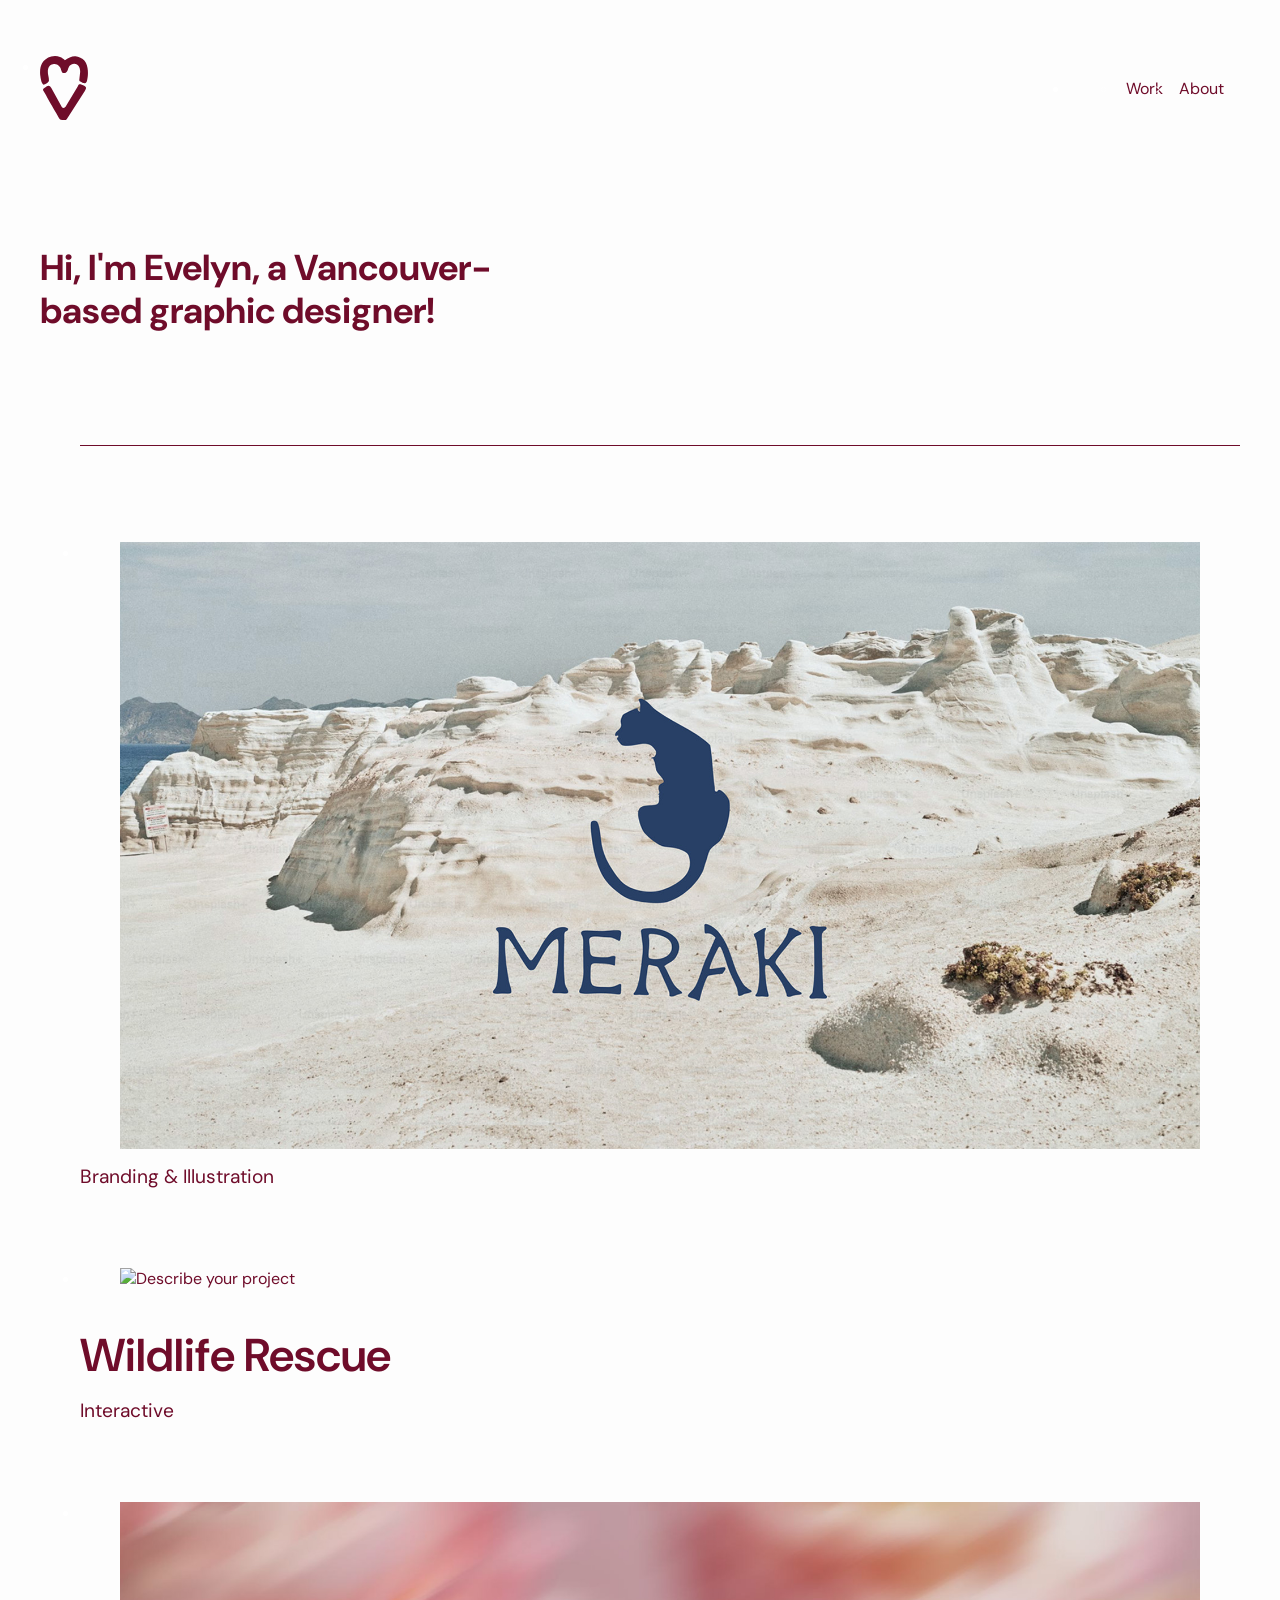
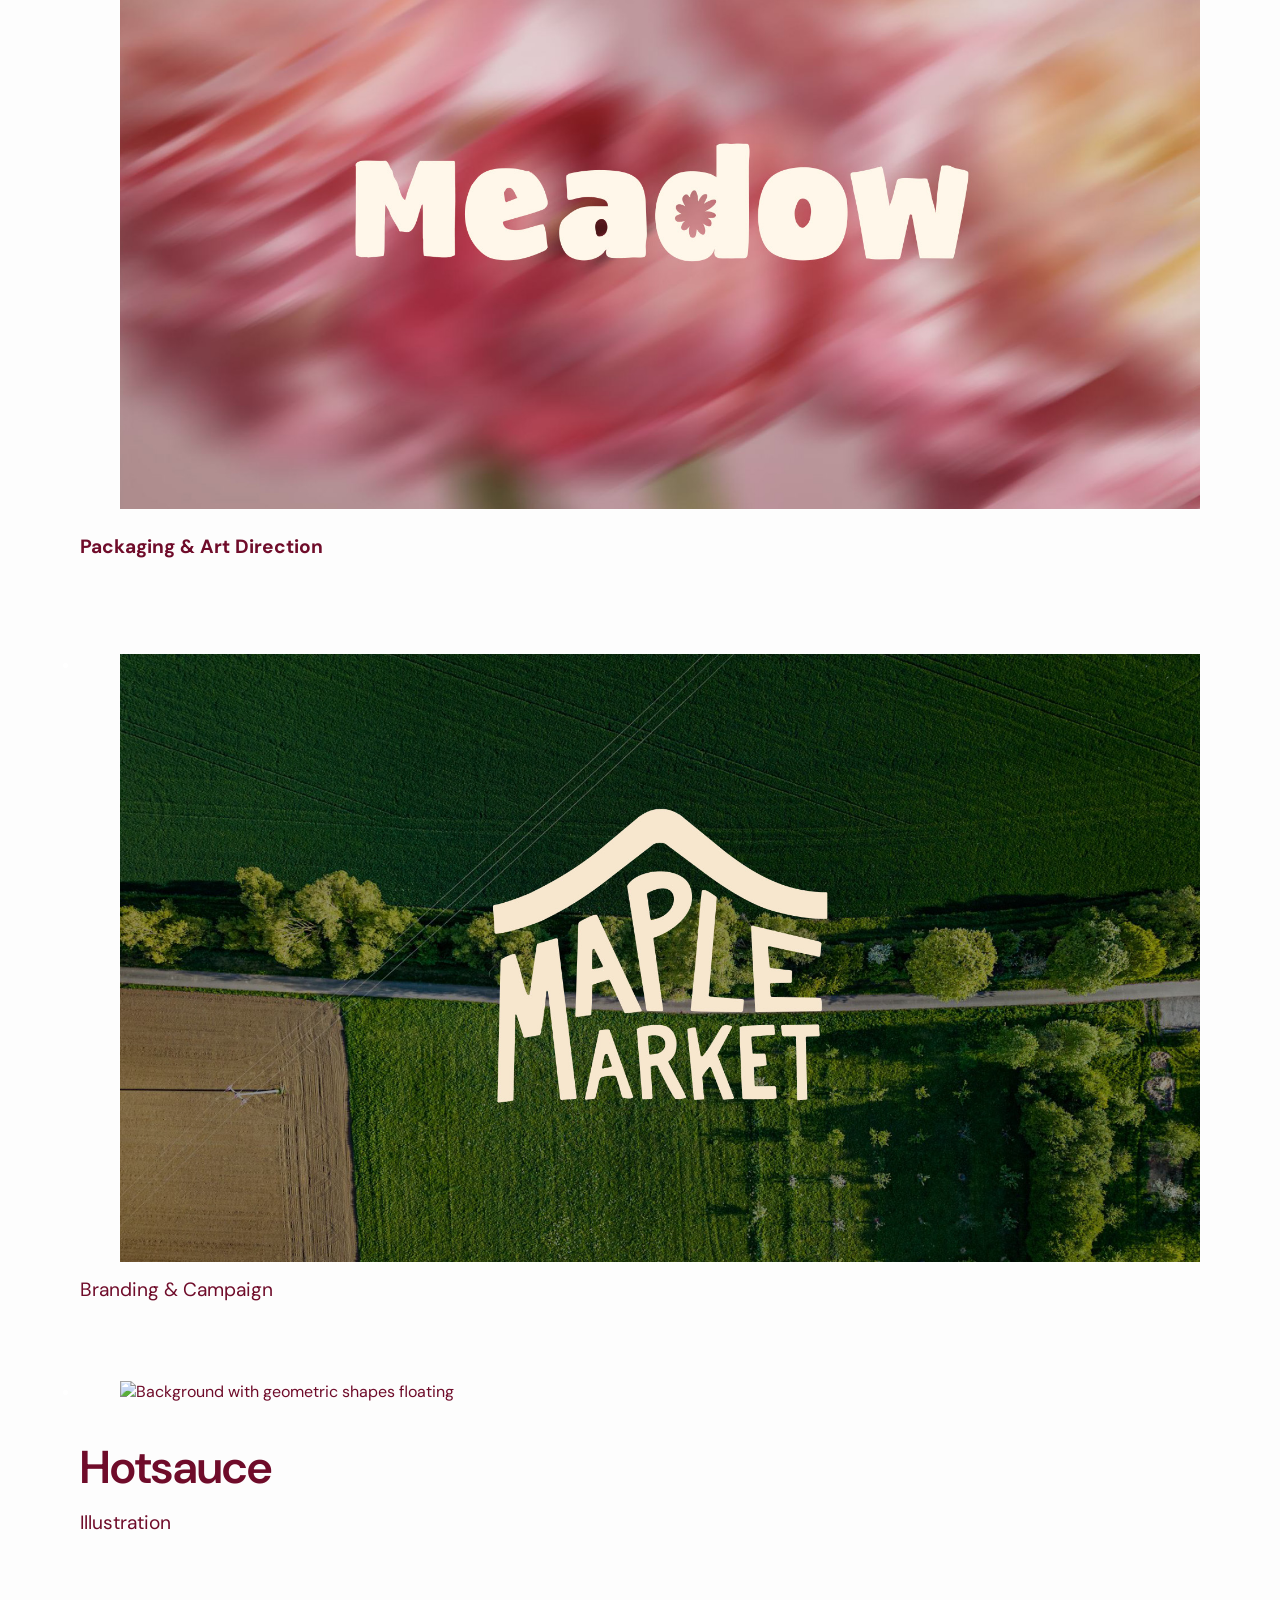
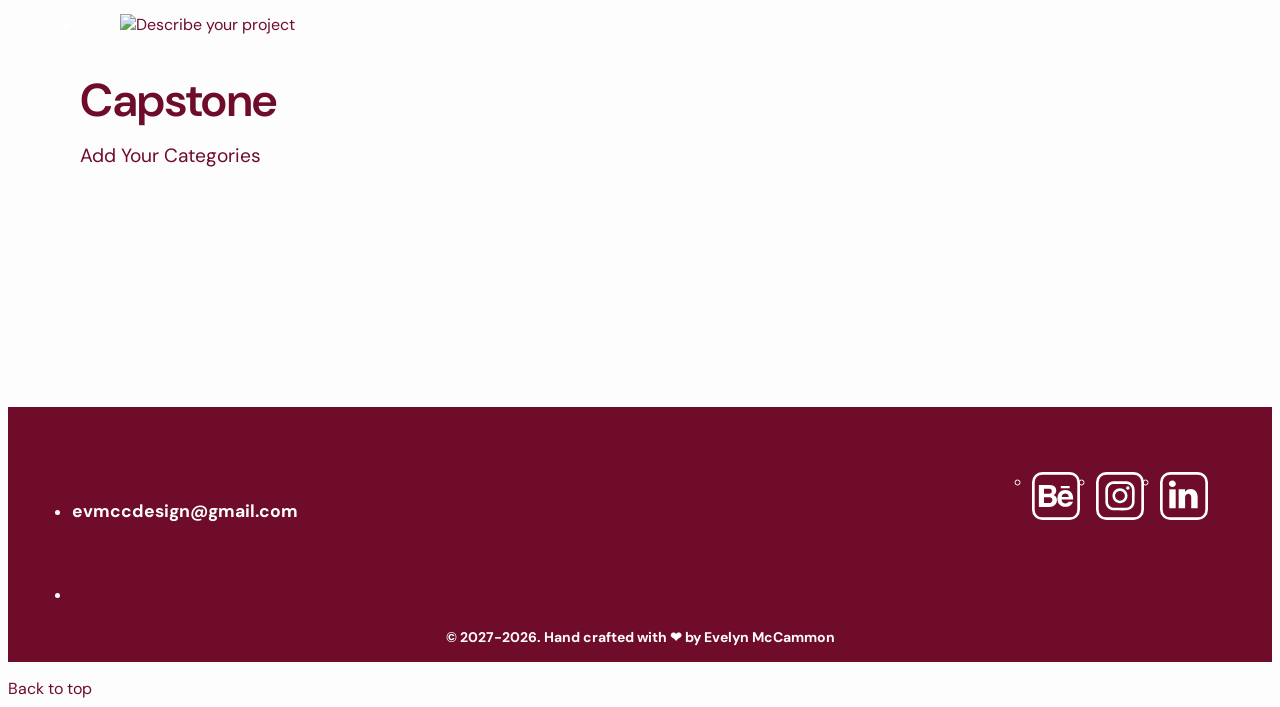
==== commit 6baeb99f: "Website Update Website Update" ====
--- a/index.html
+++ b/index.html
@@ -5,20 +5,20 @@
       Free Creative Portfolio Template: October 2025 Version | Work Page
     </title>
     <meta
-      name="description"
-      content="When writing a meta description, keep it between 140 and 160 characters so Google can display your entire message. Don’t forget to include your keyword!"
+      name="Evelyn McCammon | Graphic Designer"
+      content="I am a Vancouver-based graphic designer specializing in branding and UX/UI design."
     />
     <meta charset="utf-8" />
     <meta name="viewport" content="width=device-width, initial-scale=1.0" />
     <link
       rel="icon"
       type="image/svg+xml"
-      href="assets/branding-images/favicon.svg"
+      href="assets/Website_Photos/SVG/Logo.svg"
     />
     <link
       rel="icon"
       type="image/png"
-      href="assets/branding-images/favicon.png"
+      href="assets/Website_Photos/SVG/Logo.svg"
     />
     <meta property="og:image" content="screenshot.jpg" />
     <link
@@ -36,14 +36,14 @@
   </head>
 
   <body class="work-page" id="top">
-    <section class="hero">
+    <section>
       <header class="hero-header">
         <ul class="nav-branding">
           <!-- Logo (standalone LI) -->
           <li class="nav-branding-logo">
             <a href="index.html">
               <img
-                src="assets/branding-images/logo.svg"
+                src="assets/Website_Photos/SVG/Logo.svg"
                 alt="Your portfolio logo"
               />
             </a>
@@ -54,9 +54,6 @@
                 <a href="index.html" class="nav-link-primary">Work</a>
               </li>
               <li class="nav-branding-item">
-                <a href="play.html" class="nav-link-primary">Play</a>
-              </li>
-              <li class="nav-branding-item">
                 <a href="about.html" class="nav-link-primary">About</a>
               </li>
             </ul>
@@ -64,37 +61,29 @@
         </ul>
       </header>
       <div class="hero-headline-wrapper">
-        <h1 class="hero-headline">
-          Hello, I'm Evelyn! I'm an
-          <span class="highlight-primary"
-            ><strong>interdisciplinary</strong></span
-          >
-          design student based in Vancouver.
-        </h1>
+        <h2 class="hero-headline">
+          Hi, I'm Evelyn, a Vancouver-based graphic designer!
+        </h2>
       </div>
       <footer class="hero-footer">
         <ul class="hero-footer-navigation">
-          <li><a href="#" class="custom-navigation">Instagram</a></li>
-          <li>
-            <a href="mailto:james@magnetude.com" class="custom-navigation"
-              >Email</a
-            >
-          </li>
+          <di class="hero-line">
+          </div>
         </ul>
       </footer>
     </section>
 
     <main class="main-work-section">
       <section class="portfolio">
+        
         <ul class="grid">
-          <li class="work-page-grid-item project-container rounded-large">
+          <li class="work-page-grid-item project-container">
             <a href="project-meraki.html" class="margin-bottom">
               <figure>
                 <img
-                  src="assets/temp/first-name-last-name--project-title--category-3.jpg"
-                  width="1920"
-                  height="1080"
-                  class="rounded-large"
+                  src="assets/Website_Photos/Meraki/Meraki_Header.jpg"
+                  width="1920"
+                  height="1080"
                   loading="lazy"
                   alt="Describe your project"
                 />
@@ -102,112 +91,104 @@
             </a>
             <a href="project-meraki.html">
               <div class="project-details-overlay">
-                <h1 class="work-grid-project-title">Meraki</h1>
-                <h4 class="work-grid-project-category">
+                <h7 class="work-grid-project-category">
                   Branding &amp; Illustration
-                </h4>
-              </div>
-            </a>
-          </li>
-          <li class="work-page-grid-item project-container rounded-large">
+                </h7>
+              </div>
+            </a>
+          </li>
+          <li class="work-page-grid-item project-container">
             <a href="project-wildlife-rescue.html" class="margin-bottom">
               <figure>
                 <img
                   src="assets/temp/first-name-last-name--project-title--category-1.jpg"
                   width="1920"
                   height="1080"
-                  class="rounded-large"
                   loading="lazy"
                   alt="Describe your project"
                 />
               </figure>
             </a>
             <a href="project-wildlife-rescue.html">
-              <div class="project-details-overlay rounded-large">
+              <div class="project-details-overlay">
                 <h1 class="work-grid-project-title">Wildlife Rescue</h1>
-                <h4 class="work-grid-project-category">Interactive</h4>
-              </div>
-            </a>
-          </li>
-          <li class="work-page-grid-item project-container rounded-large">
+                <h7 class="work-grid-project-category">Interactive</h7>
+              </div>
+            </a>
+          </li>
+          <li class="work-page-grid-item project-container">
             <a href="project-meadow.html" class="margin-bottom">
               <figure>
                 <img
-                  src="assets/temp/first-name-last-name--project-title--category-2.jpg"
-                  width="1920"
-                  height="1080"
-                  class="rounded-large"
+                  src="assets/Website_Photos/Meadow/Meadow_Header.jpg"
+                  width="1920"
+                  height="1080"
                   loading="lazy"
                   alt="Describe your project"
                 />
               </figure>
             </a>
             <a href="project-meadow.htmll">
-              <div class="project-details-overlay rounded-large">
-                <h1 class="work-grid-project-title">Meadow</h1>
+              <div class="project-details-overlay">
                 <h4 class="work-grid-project-category">
                   Packaging &amp; Art Direction
                 </h4>
               </div>
             </a>
           </li>
-          <li class="work-page-grid-item project-container rounded-large">
+          <li class="work-page-grid-item project-container">
             <a href="project-maple.html" class="margin-bottom">
               <figure>
                 <img
-                  src="assets/temp/first-name-last-name--project-title--category--placeholder-neo-classical-1.jpg"
-                  width="1920"
-                  height="1080"
-                  class="rounded-large"
+                  src="assets/Website_Photos/MapleMarket/MapleMarket_Header.jpg"
+                  width="1920"
+                  height="1080"
                   loading="lazy"
                   alt="Describe your project"
                 />
               </figure>
             </a>
             <a href="project-maple.html">
-              <div class="project-details-overlay rounded-large">
-                <h1 class="work-grid-project-title">Maple</h1>
-                <h4 class="work-grid-project-category">Fine Art</h4>
-              </div>
-            </a>
-          </li>
-          <li class="work-page-grid-item project-container rounded-large">
+              <div class="project-details-overlay">
+                <h7 class="work-grid-project-category">Branding & Campaign</h7>
+              </div>
+            </a>
+          </li>
+          <li class="work-page-grid-item project-container">
             <a href="project-hotsauce.html" class="margin-bottom">
               <figure>
                 <img
                   src="assets/temp/animated-svg-background-example.svg"
                   width="1920"
                   height="1080"
-                  class="rounded-large"
                   loading="lazy"
                   alt="Background with geometric shapes floating"
                 />
               </figure>
             </a>
             <a href="project-hotsauce.html">
-              <div class="project-details-overlay rounded-large">
+              <div class="project-details-overlay">
                 <h1 class="work-grid-project-title">Hotsauce</h1>
-                <h4 class="work-grid-project-category">Illustration</h4>
-              </div>
-            </a>
-          </li>
-          <li class="work-page-grid-item project-container rounded-large">
+                <h7 class="work-grid-project-category">Illustration</h7>
+              </div>
+            </a>
+          </li>
+          <li class="work-page-grid-item project-container">
             <a href="project-capstone.html" class="margin-bottom">
               <figure>
                 <img
                   src="assets/temp/first-name-last-name--project-title--category--placeholder-telephone.jpg"
                   width="1920"
                   height="1080"
-                  class="rounded-large"
                   loading="lazy"
                   alt="Describe your project"
                 />
               </figure>
             </a>
             <a href="project-capstone.html">
-              <div class="project-details-overlay rounded-large">
+              <div class="project-details-overlay">
                 <h1 class="work-grid-project-title">Capstone</h1>
-                <h4 class="work-grid-project-category">Add Your Categories</h4>
+                <h7 class="work-grid-project-category">Add Your Categories</h7>
               </div>
             </a>
           </li>
@@ -217,46 +198,60 @@
 
     <ul class="footer-global">
       <li class="footer-tagline">
-        <h2>Let's Connect!</h2>
-        <p>
-          Feel free to reach out with any questions, collaborations, or just to
-          chat about design.
-        </p>
+        <h5>evmccdesign@gmail.com</h5>
       </li>
-      <li class="footer-highlights">
-        <h2>Awards & Recognition</h2>
-        <ul class="footer-awards-list">
-          <li class="footer-item">
-            <a href="#">Dean’s List – Year or Term</a>
-          </li>
-          <li class="footer-item">
-            <a href="#">Your Award – Name of Student Award and Year</a>
-          </li>
-          <li class="footer-item">
-            <a href="#">Honourable Mention – Project or Competition Name</a>
-          </li>
-          <li class="footer-item">
-            <a href="#">Other Recognition or Accolade</a>
-          </li>
-        </ul>
-      </li>
 
       <li class="footer-contact-social">
-        <h2>Contact & Social</h2>
         <ul class="footer-socials-list">
-          <li class="footer-item"><a href="#">Insta</a></li>
-          <li class="footer-item"><a href="#">LinkedIn</a></li>
-          <li class="footer-item"><a href="#">Behance</a></li>
+          <li class="footer-social-item">
+            <a
+              href="https://www.behance.net/marenbrophy1"
+              target="_blank"
+              rel="noopener"
+            >
+              <img
+                src="assets/Website_Photos/SVG/Behance.svg"
+                alt="Behance"
+                class="footer-social-icon"
+              />
+            </a>
+          </li>
+          <li class="footer-social-item">
+            <a
+              href="https://www.instagram.com/marens_artz/"
+              target="_blank"
+              rel="noopener"
+            >
+              <img
+                src="assets/Website_Photos/SVG/Instagram.svg"
+                alt="Instagram"
+                class="footer-social-icon"
+              />
+            </a>
+          </li>
+          <li class="footer-social-item">
+            <a
+              href="https://www.linkedin.com/in/maren-brophy-5568301b6/"
+              target="_blank"
+              rel="noopener"
+            >
+              <img
+                src="assets/Website_Photos/SVG/Linkedin.svg"
+                alt="LinkedIn"
+                class="footer-social-icon"
+              />
+            </a>
+          </li>
         </ul>
       </li>
 
       <li class="footer-full-width">
         <p><a href="#top">Smooth scroll to the top</a></p>
-        <p class="footer-fineprint">
-          &copy; <span id="copyright-years">2020-</span>. Hand crafted with
+        <h5 class="footer-fineprint">
+          &copy; <span id="copyright-years">2027-</span>. Hand crafted with
           <span class="heart">❤</span>
-          by James Neufeld.
-        </p>
+          by Evelyn McCammon
+        </h5>
         <script>
           document.getElementById("copyright-years").textContent +=
             new Date().getFullYear();
--- a/styles/style.css
+++ b/styles/style.css
@@ -32,11 +32,11 @@
 /* TODO: Replace these Google Fonts with the ones you want to use on your site. */
 /* Remember, the more fonts you load, the longer it can take for your page to load. */
 
-/* Encode sans Font (for headers or special text) */
-@import url("https://fonts.googleapis.com/css2?family=Encode+Sans:wght@100..900&display=swap"rel="stylesheet");
-
-/* Rubik Font (clean and modern for body text) */
-@import url("https://fonts.googleapis.com/css2?family=Rubik:wght@300;400;500;600;700;900&display=swap");
+/* DM Sans Font (for headers or special text) */
+@import url("https://fonts.googleapis.com/css2?family=DM+Sans:ital,opsz,wght@0,9..40,100..1000;1,9..40,100..1000&display=swap");
+
+/* DM Sans (clean and modern for body text) */
+@import url("https://fonts.googleapis.com/css2?family=DM+Sans:ital,opsz,wght@0,9..40,100..1000;1,9..40,100..1000&display=swap");
 
 /* Inter Font (great for readability and minimal design) */
 @import url("https://fonts.googleapis.com/css2?family=Inter:wght@100;200;300;400;500;600;700;800;900&display=swap");
@@ -105,51 +105,52 @@
 
 :root {
   /* Typography */
-  --font-family-body: "Encode Sans", sans-serif;
-  --font-family-heading: "Encode Sans", sans-serif;
-  --font-family-project-title: "Encode Sans", sans-serif;
+  --font-family-body: "DM Sans", sans-serif;
+  --font-family-heading: "DM Sans", sans-serif;
+  --font-family-project-title: "DM Sans", sans-serif;
 
   /* Core Colours */
-  --color-text-primary: #0e0e0e;
-  --color-text-secondary: #060606;
-  --color-accent-primary: #000000;
-  --color-accent-secondary: #171717;
-  --color-overlay-primary: rgba(255, 255, 255, 0.5);
-  --color-highlight: lemonchiffon;
-  --color-fallback: #ff057c; /* Fallback color for glitch effect on 404 page */
+  --color-text-primary: #ffffff;
+  --color-text-secondary: #ffffff;
+  --color-accent-primary: #ffffff;
+  --color-accent-secondary: #ffffff;
+  --color-overlay-primary: rgba(0, 0, 0, 0.5);
+  --color-highlight: rgb(0, 0, 0);
+  --color-fallback: #000000; /* Fallback color for glitch effect on 404 page */
   /* Backgrounds */
   --color-bg: #fdfdfd;
   --color-bg-about: #f5f5f5;
   --color-bg-footer: #f5f5f5;
   --color-bg-holding-page: rgba(254, 254, 254, 0.6);
   /* Headings */
-  --h1-color: #1f1711;
-  --h2-color: #1f1711;
-  --h3-color: #1f1711;
-  --h4-color: #1f1711;
-  --h5-color: #1f1711;
-  --h6-color: #1f1711;
+  --h1-color: #6f0c2a;
+  --h2-color: #6f0c2a;
+  --h3-color: #6f0c2a;
+  --h4-color: #000000;
+  --h5-color: #ffffff;
+  --h6-color: #000000;
+  --h7-color: #6f0c2a;
   /* Special Text Colours */
-  --color-text-holding-title: #1f1711;
-  --color-text-project-category: #ffffff;
-  --color-text-project-description: #222;
+  --color-text-holding-title: #000000;
+  --color-text-project-category: #6f0c2a;
+  --color-text-project-description: #6f0c2a;
   --color-text-project-sidebar: #222;
   --color-text-project-title: #000000;
-  --color-text-work-grid-title: #ffffff;
+  --color-text-work-grid-title: #6f0c2a;
   /* Link States */
-  --color-link: #000000;
+  --color-link: #6f0c2a;
   --color-link-hover: #111;
-  --color-link-visited: #2d5b4e;
+  --color-link-visited: #16382e;
   /* Navigation */
-  --color-nav-link: #000000;
-  --color-nav-link-hover: #321575;
-  --color-nav-arrow: #5200ff;
-  --color-nav-arrow-hover: #000;
-  --color-nav-arrow-stroke: #5200ff;
+  --color-nav-link: #6f0c2a;
+  --color-nav-link-hover: #000000;
+  --color-nav-arrow: #6f0c2a;
+  --color-nav-arrow-hover: #6f0c2a;
+  --color-nav-arrow-stroke: #6f0c2a;
   --color-nav-arrow-stroke-hover: #000;
   /* Components */
   --color-bg-full-width: #f5f5f5;
-  --color-bg-project-description: #f5f5f5;
+  --color-bg-project-description: #ffffff;
   --color-bg-sidebar-project: orangered;
   --color-bg-sidebar-work: lemonchiffon;
   --color-gradient-hero: linear-gradient(90deg, #ff00ff, #00ffff);
@@ -160,9 +161,9 @@
     #ffffff 100%
   );
   /* Special Elements */
-  --color-icon-heart: darkred;
+  --color-icon-heart: rgb(255, 255, 255);
   --color-text-holding-footer: #f8f8ff;
-  --color-bg-selection: #5200ff;
+  --color-bg-selection: #db97aa;
   --color-shadow-stroke: rgba(0, 0, 0, 0.4);
   /* Assets */
   --image-noise-texture: url(/assets/temp/noise.svg);
@@ -458,6 +459,7 @@
   font-family: var(--font-family-heading);
   line-height: 1.2;
   margin-bottom: 1rem;
+  font-weight: 600;
   color: var(--h1-color);
 }
 
@@ -470,7 +472,7 @@
 }
 
 h3 {
-  font-size: 1.325rem;
+  font-size: 1.8rem;
   margin-bottom: 1rem;
   line-height: 1.2;
   color: var(--h3-color);
@@ -497,6 +499,13 @@
   color: var(--h6-color);
 }
 
+h7 {
+  font-size: 1.2rem;
+  line-height: 1.2;
+  margin-bottom: 1rem;
+  color: var(--h7-color);
+}
+
 /* ------------------------------------------------------------------ */
 /* 📝 Paragraph and Text Styles                                       */
 /* Base text styles for body copy, bold, italic, and fine print       */
@@ -509,7 +518,7 @@
 }
 
 strong {
-  font-weight: 700; /* Makes text bold */
+  font-weight: 600; /* Makes text bold */
 }
 
 em {
@@ -529,10 +538,8 @@
 
 /* Main hero headline — usually sits in the intro section */
 .hero-headline {
-  color: var(--color-accent-primary); /* Uses your brand's dominant color */
-  max-width: 40ch; /* Optimal line length for readability (~40 characters) */
+  max-width: 20ch; /* Optimal line length for readability (~40 characters) */
   text-wrap: balance; /* Prevents awkward line breaks (like elegant typography) */
-  margin-inline: auto; /* Horizontally centers the text in its container */
 }
 
 /* Large project title — appears on individual project pages */
@@ -700,7 +707,7 @@
   display: flex;
   flex-direction: column;
   justify-content: space-between;
-  padding: var(--padding-small);
+  padding: var(--padding-medium);
   align-items: center;
 }
 
@@ -713,11 +720,20 @@
 }
 
 .nav-branding-logo {
-  width: 3rem;
+  max-width: 3rem;
   /* TODO: Adjust the width of the logo on mobile devices here */
 }
 
 .hero-headline-wrapper {
+  padding: var(--padding-medium);
+  display: grid;
+  margin-top: 2rem;
+  grid-template-columns: repeat(2, 1fr);
+  gap: 2rem;
+  align-items: start;
+}
+
+/*.hero-headline-wrapper {
   width: 100%;
   display: flex;
   flex-direction: column;
@@ -726,8 +742,8 @@
   align-items: center;
   justify-content: center;
   padding: var(--padding-small);
-  text-align: center; /* Keeps text centered */
-}
+  text-align: center; /* Keeps text centered 
+}*/
 
 .hero-icon {
   font-size: 4rem;
@@ -738,13 +754,26 @@
   justify-content: center;
   flex-direction: column;
   text-align: center;
+  padding-left: var(--padding-medium);
+  padding-right: var(--padding-medium);
+  padding-top: var(--padding-small);
+  padding-top: var(--padding-small);
+}
+
+.hero-line {
+  position: relative;
+  width: 100%;
+  border-top: 1px solid #6f0c2a;
+  padding-top: var(--padding-small);
+  display: flex;
+  grid-template-columns: repeat(2, 1fr);
+  gap: 2rem;
 }
 
 .hero-footer-navigation {
   display: flex;
   flex-direction: row;
   justify-content: space-between;
-  padding: var(--padding-small);
 }
 
 /*
@@ -826,6 +855,7 @@
 .portfolio,
 .project-wrapper,
 .work-sidebar-wrapper {
+  margin-bottom: 8rem;
   padding: var(
     --padding-tiny
   ); /* Padding to keep content from touching edges */
@@ -851,7 +881,7 @@
     auto-fit,
     minmax(300px, 1fr)
   ); /* Creates a responsive grid */
-  grid-gap: 1rem; /* Space between grid items */
+  grid-gap: 2rem; /* Space between grid items */
   /* The auto-fit and minmax() function help ensure responsiveness across screen sizes */
 }
 
@@ -868,9 +898,29 @@
 }
 
 /* Project container for background and padding */
+
 .project-container {
-  background: var(--color-accent-primary); /* Set project background color */
-  padding: var(--padding-medium);
+  padding-bottom: var(--padding-large);
+}
+
+.image-hover {
+  position: relative;
+  overflow: hidden;
+}
+
+.image-hover .hover-img {
+  position: absolute;
+  top: 0px;
+  left: 0px;
+  opacity: 0;
+}
+
+.image-hover img {
+  display: block;
+  width: 100%;
+  transition:
+    opacity 0.2s ease-in-out,
+    transform 0.3s ease-in-out;
 }
 
 /* Overlay (appears on hover) */
@@ -904,9 +954,7 @@
 }
 
 /* Optional container for future overlay customization */
-.project-details-overlay {
-  /* Placeholder: no custom styles yet */
-}
+/* Placeholder: no custom styles yet */
 
 /*
 
@@ -955,9 +1003,8 @@
 .about-grid {
   display: grid; /* Set to grid layout */
   grid-template-columns: 1fr; /* Single column layout for mobile and smaller screens */
-  grid-gap: 3rem; /* Space between grid items */
-  background: var(--color-bg-about); /* Background color for the section */
-  padding: var(--padding-small); /* Padding around the grid */
+  grid-gap: 7rem; /* Space between grid items */
+  padding: var(--padding-medium); /* Padding around the grid */
   flex: 1; /* Flex-grow to take up available space */
 }
 
@@ -967,12 +1014,38 @@
   grid-row: 1 / 2; /* Image spans the first row */
 }
 
+#details.about-me {
+  display: flex;
+  flex-direction: row;
+  padding: 0rem;
+}
+
+.about-divider {
+  border: none;
+  height: 1px;
+  background-color: #6f0c2a;
+  margin: 1.5rem 0rem;
+}
+.about-me-details {
+  display: flex;
+  flex-direction: column;
+}
+.about-item-column {
+  min-width: 40%;
+}
+
 /* Text section in the About page grid */
 .about-grid-text {
   grid-column: 1 / 2; /* Text spans the first column */
   grid-row: 2 / 3; /* Text spans the second row */
-}
-
+  margin-right: 8rem;
+}
+
+.about-info {
+  font-size: 1.6rem;
+  margin-bottom: 2rem;
+  margin-top: 1.4rem;
+}
 /* 
 
 ███████  ██████   ██████  ████████ ███████ ██████  
@@ -991,13 +1064,15 @@
 .footer-global {
   display: grid;
   grid-template-columns: 1fr; /* Single column layout */
-  grid-gap: 3rem; /* Consistent spacing between sections */
+  grid-gap: 1rem; /* Consistent spacing between sections */
   min-height: auto; /* Allows footer to expand based on content, no fixed height */
-  background: var(--color-bg-footer); /* Using CSS variable for theming */
-  padding: var(--padding-small); /* Internal spacing */
-
-  /* Note: Using 'fr' units ensures proper scaling across devices */
-}
+  background: #6f0c2a;
+  padding: 1.5rem; /* Internal spacing */
+  padding-top: 2rem;
+  flex-direction: column;
+}
+
+/* Note: Using 'fr' units ensures proper scaling across devices */
 
 /* -------------------------------------------------------------------------- */
 /* 🧩 FOOTER SECTION PLACEMENT                                                */
@@ -1013,9 +1088,22 @@
   grid-row: 2 / 3;
 }
 .footer-contact-social {
-  grid-column: 1 / 2;
-  grid-row: 3 / 4;
-}
+  grid-column: 3 / 4;
+  grid-row: 1 / 2;
+  align-items: flex-end;
+  display: flex;
+  flex-direction: column;
+}
+
+.footer-socials-list {
+  display: flex;
+  gap: 1rem;
+}
+
+.footer-social-item {
+  width: 3rem;
+}
+
 /* -------------------------------------------------------------------------- */
 /* 🌊 FULL-WIDTH BOTTOM SECTION                                               */
 /* Typically used for copyright/legal information                             */
@@ -1229,6 +1317,65 @@
   margin-bottom: 0.25rem;
 }
 
+/* Padding of project info section*/
+.project-info-wrapper {
+  width: 100%;
+  grid-column: 1 / -1;
+  grid-row-gap: 3rem;
+  padding: 0rem var(--padd-desktop);
+}
+
+.project-info-wrapper {
+  display: grid;
+  grid-template: 1fr / repeat(6, 1fr);
+  gap: var(--padd-mobile);
+}
+
+/* Project Description left side */
+.project-item-1 {
+  width: 100%;
+  grid-column: 1 / 3;
+  padding: 0rem;
+  display: flex;
+  flex-direction: column;
+  gap: 0.75rem;
+}
+
+.services {
+  display: flex;
+  flex-flow: row wrap;
+  gap: 0.5rem;
+}
+
+/* Project Descriptopn right side */
+.project-item-2 {
+  grid-column: 4 / 6;
+  display: flex;
+  flex-direction: column;
+  gap: 3rem;
+}
+
+.project-info {
+  display: flex;
+  flex-direction: column;
+  gap: 0.75rem;
+}
+
+/* Project Services */
+.box2 {
+  display: inline-block;
+  padding: var(--padd-butt);
+  border: 1px var(--hyperlink-color);
+  border-radius: var(--border-radius);
+}
+
+.project-image-pair {
+  display: grid;
+  grid-template-columns: repeat(2, 1fr);
+  gap: 1rem;
+  margin-top: 1rem;
+}
+
 /*
 
 ██████  ██       ██████   ██████      ██ ██████  ███████ ███████ ██    ██ ███    ███ ███████ 
@@ -1467,15 +1614,8 @@
     /* TODO: Adjust the width of the logo on large devices here. */
   }
 
-  .hero {
-    min-height: 100vh;
-  }
-
   .hero-headline-wrapper {
-    padding-top: var(--padding-jumbo);
     padding-bottom: var(--padding-jumbo);
-    padding-left: var(--padding-ultra);
-    padding-right: var(--padding-ultra);
   }
   .error-headline-wrapper {
     padding-top: var(--padding-small);
@@ -1511,7 +1651,7 @@
   .portfolio,
   .project-wrapper,
   .work-sidebar-wrapper {
-    padding: var(--padding-small);
+    padding: var(--padding-medium);
   }
 
   /* Project Page Flex Direction on Large Devices */
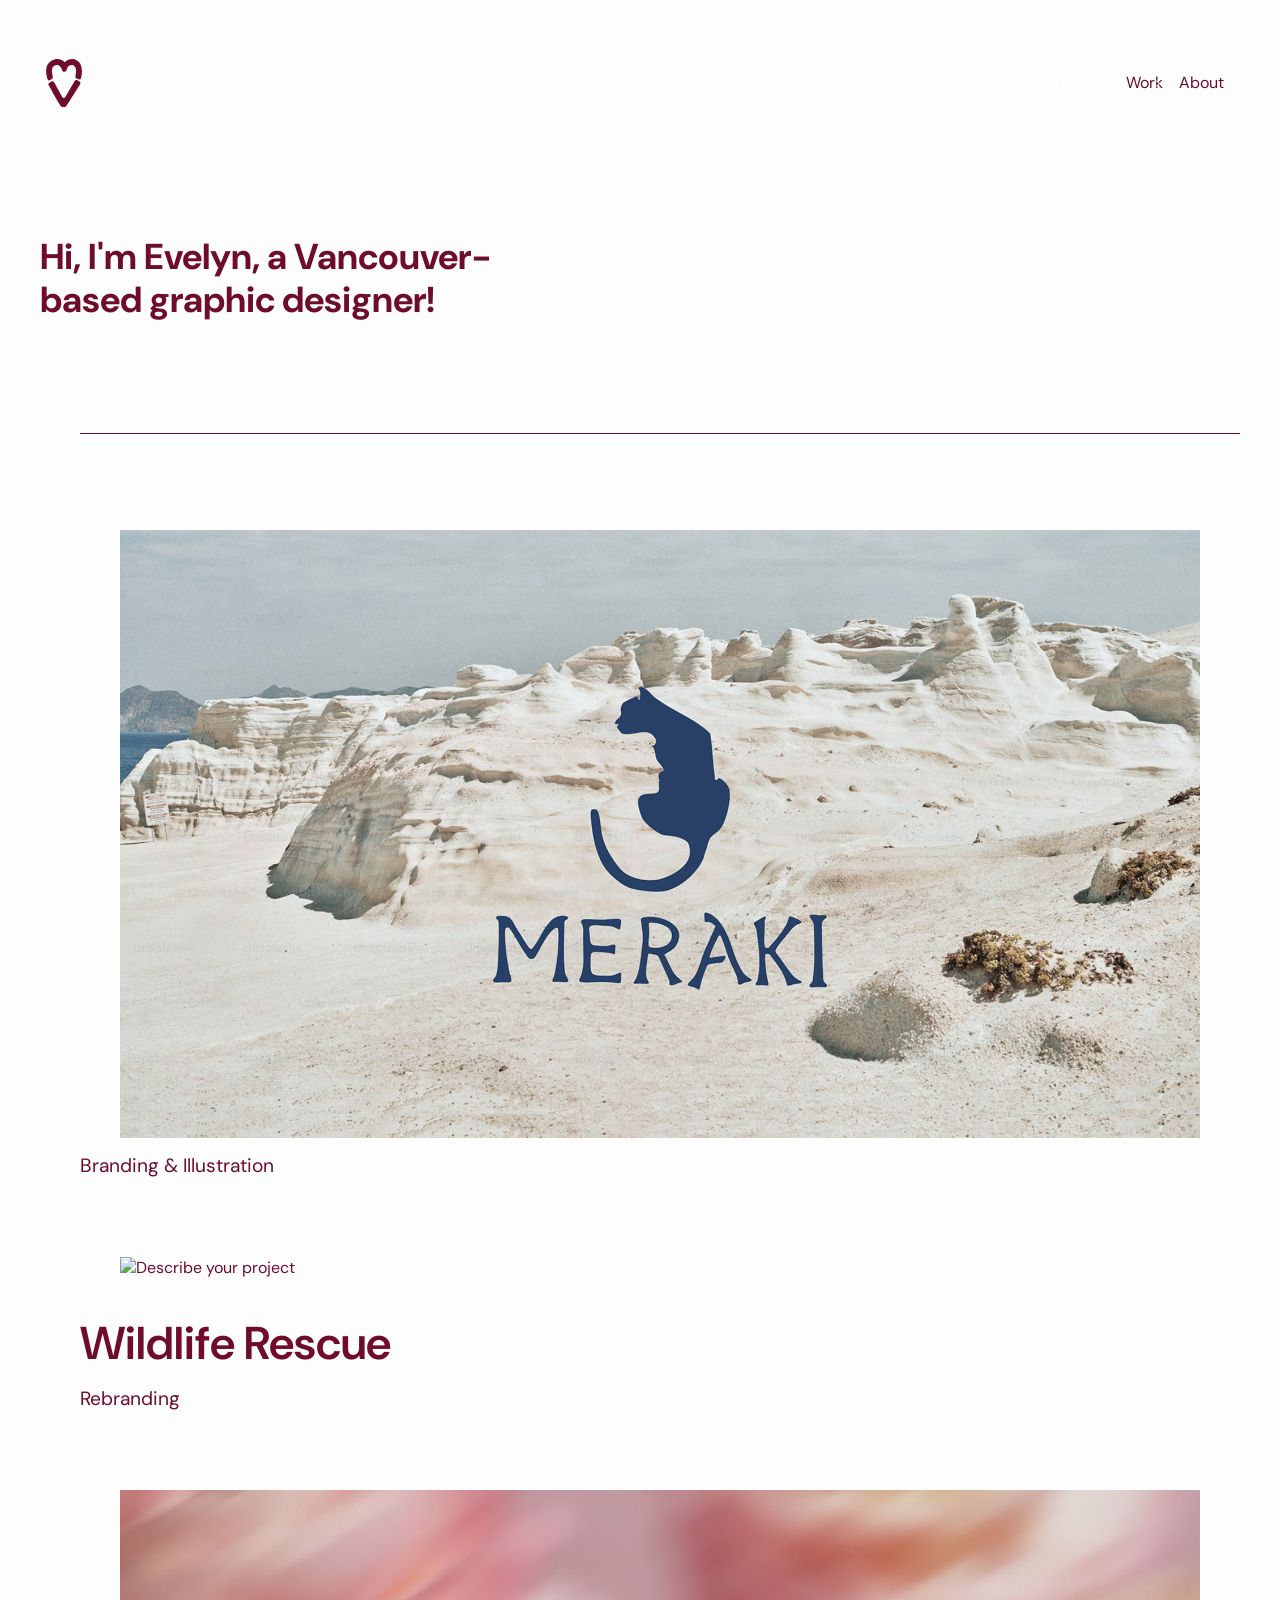
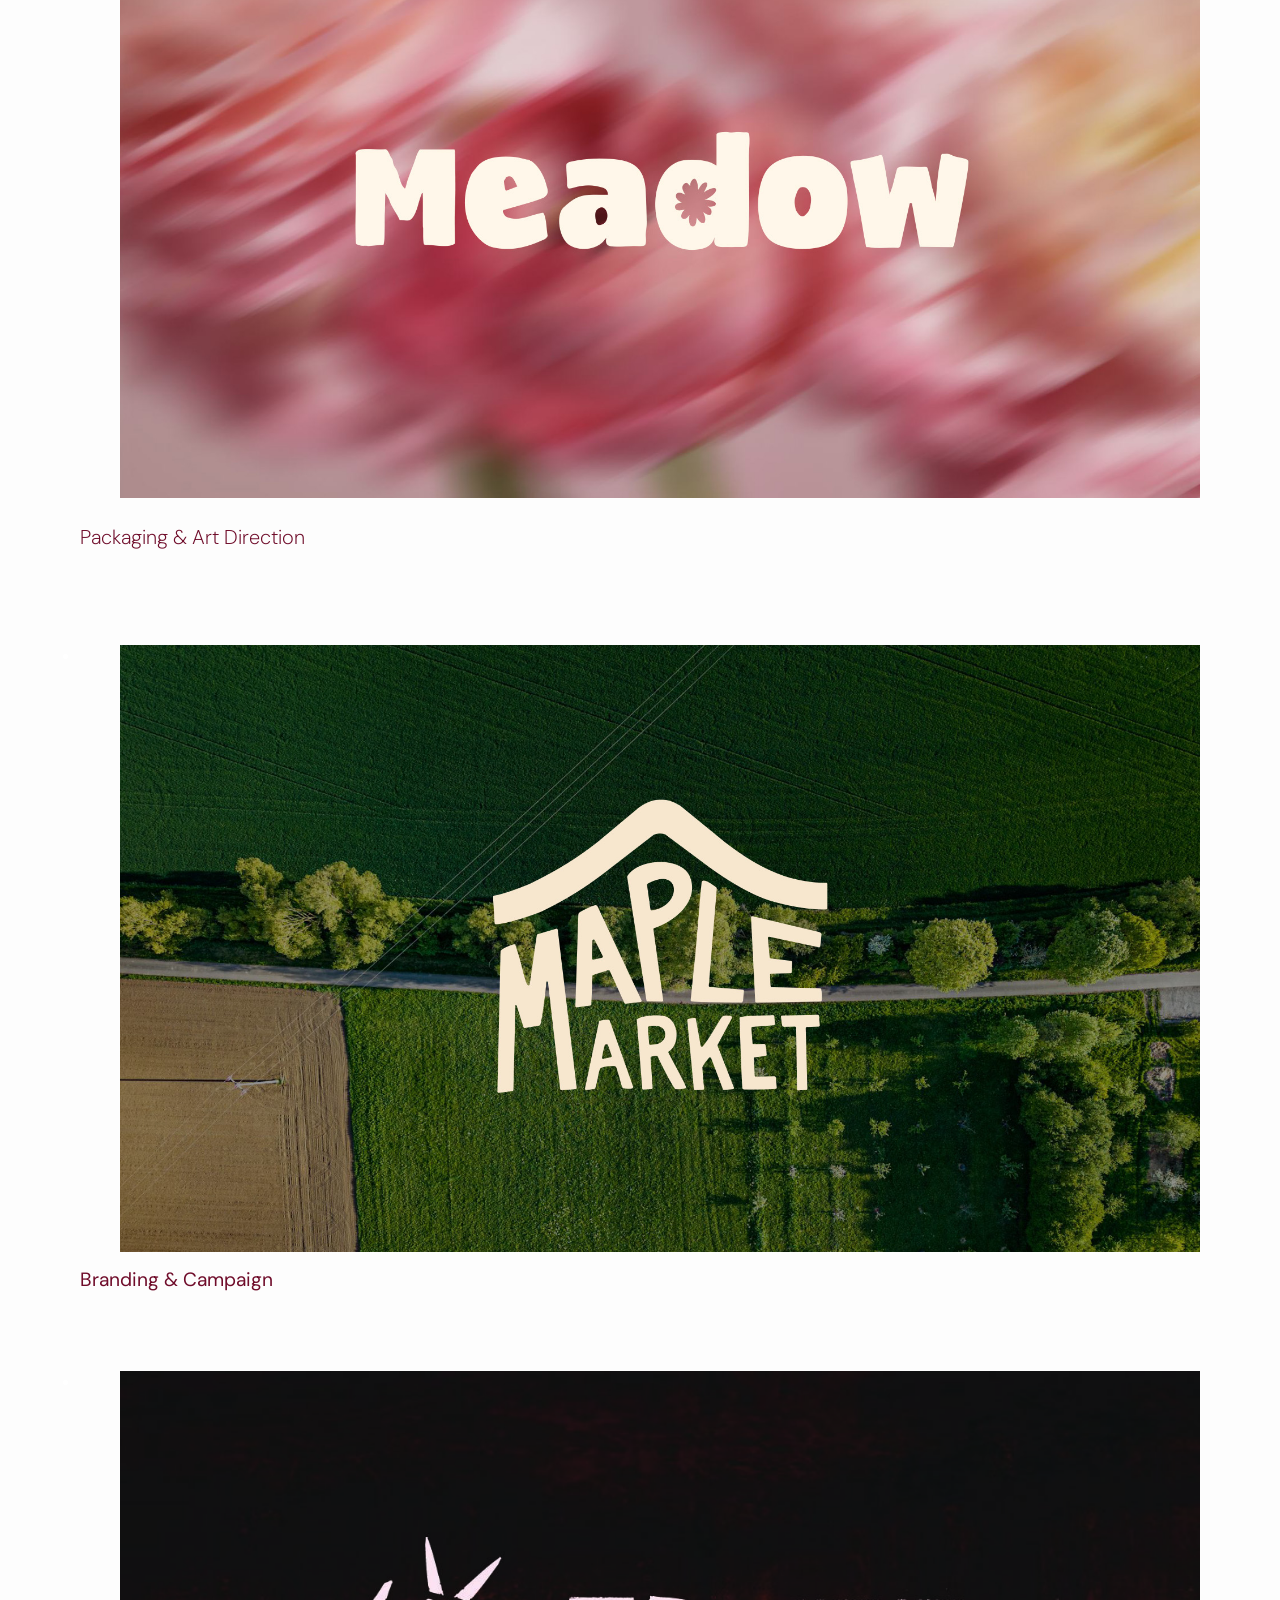
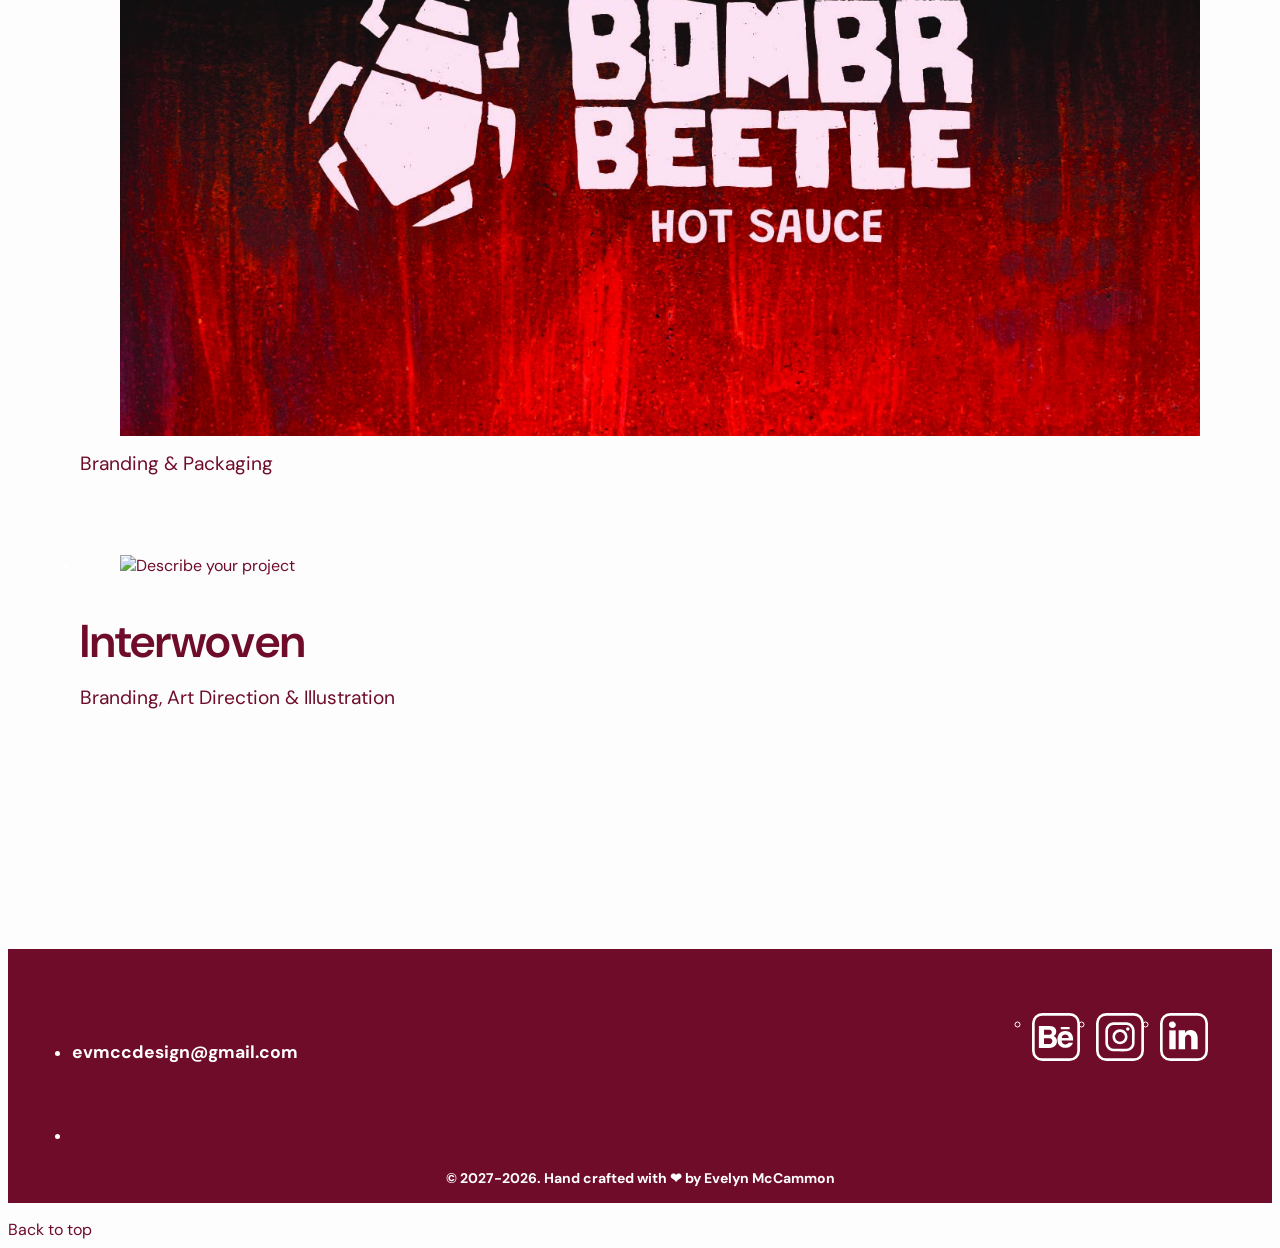
==== commit 5a0af1cb: "a lot of SEO and square favicon" ====
--- a/index.html
+++ b/index.html
@@ -2,7 +2,7 @@
 <html lang="en">
   <head>
     <title>
-      Free Creative Portfolio Template: October 2025 Version | Work Page
+      Evelyn McCammon | Graphic Designer
     </title>
     <meta
       name="Evelyn McCammon | Graphic Designer"
@@ -112,7 +112,7 @@
             <a href="project-wildlife-rescue.html">
               <div class="project-details-overlay">
                 <h1 class="work-grid-project-title">Wildlife Rescue</h1>
-                <h7 class="work-grid-project-category">Interactive</h7>
+                <h7 class="work-grid-project-category">Rebranding</h7>
               </div>
             </a>
           </li>
@@ -155,40 +155,40 @@
             </a>
           </li>
           <li class="work-page-grid-item project-container">
-            <a href="project-hotsauce.html" class="margin-bottom">
+            <a href="project-bombrbeetle.html" class="margin-bottom">
+              <figure>
+                <img
+                  src="assets/Website_Photos/BombrBeetle/BombrBeetle_title.jpg"
+                  width="1920"
+                  height="1080"
+                  loading="lazy"
+                  alt="Background with geometric shapes floating"
+                />
+              </figure>
+            </a>
+            <a href="project-bombrbeetle.html">
+              <div class="project-details-overlay">
+                <h7 class="work-grid-project-category">Branding & Packaging</h7>
+              </div>
+            </a>
+          </li>
+          <li class="work-page-grid-item project-container">
+            <a href="project-capstone.html" class="margin-bottom">
               <figure>
                 <img
                   src="assets/temp/animated-svg-background-example.svg"
                   width="1920"
                   height="1080"
                   loading="lazy"
-                  alt="Background with geometric shapes floating"
-                />
-              </figure>
-            </a>
-            <a href="project-hotsauce.html">
-              <div class="project-details-overlay">
-                <h1 class="work-grid-project-title">Hotsauce</h1>
-                <h7 class="work-grid-project-category">Illustration</h7>
-              </div>
-            </a>
-          </li>
-          <li class="work-page-grid-item project-container">
-            <a href="project-capstone.html" class="margin-bottom">
-              <figure>
-                <img
-                  src="assets/temp/first-name-last-name--project-title--category--placeholder-telephone.jpg"
-                  width="1920"
-                  height="1080"
-                  loading="lazy"
                   alt="Describe your project"
                 />
               </figure>
             </a>
             <a href="project-capstone.html">
               <div class="project-details-overlay">
-                <h1 class="work-grid-project-title">Capstone</h1>
-                <h7 class="work-grid-project-category">Add Your Categories</h7>
+                <h1 class="work-grid-project-title">Interwoven</h1>
+                <h7 class="work-grid-project-category">Branding, Art Direction & Illustration
+                </h7>
               </div>
             </a>
           </li>
--- a/styles/style.css
+++ b/styles/style.css
@@ -479,8 +479,9 @@
 }
 
 h4 {
-  font-size: 1.2rem;
+  font-size: 1.25rem;
   line-height: 1.2;
+  font-weight: 250;
   margin-bottom: 1rem;
   color: var(--h4-color);
 }
@@ -1362,11 +1363,11 @@
 }
 
 /* Project Services */
-.box2 {
+.box-2 {
   display: inline-block;
-  padding: var(--padd-butt);
-  border: 1px var(--hyperlink-color);
-  border-radius: var(--border-radius);
+  padding: var(--padding-tiny);
+  border: 1px var(--color-bg-selection) solid;
+  border-radius: var(--radius-sm);
 }
 
 .project-image-pair {
@@ -1687,6 +1688,7 @@
   .project-image-container,
   .project-description-container {
     flex-direction: row;
+    padding: var(--padding-jumbo);
   }
 
   .section-container {
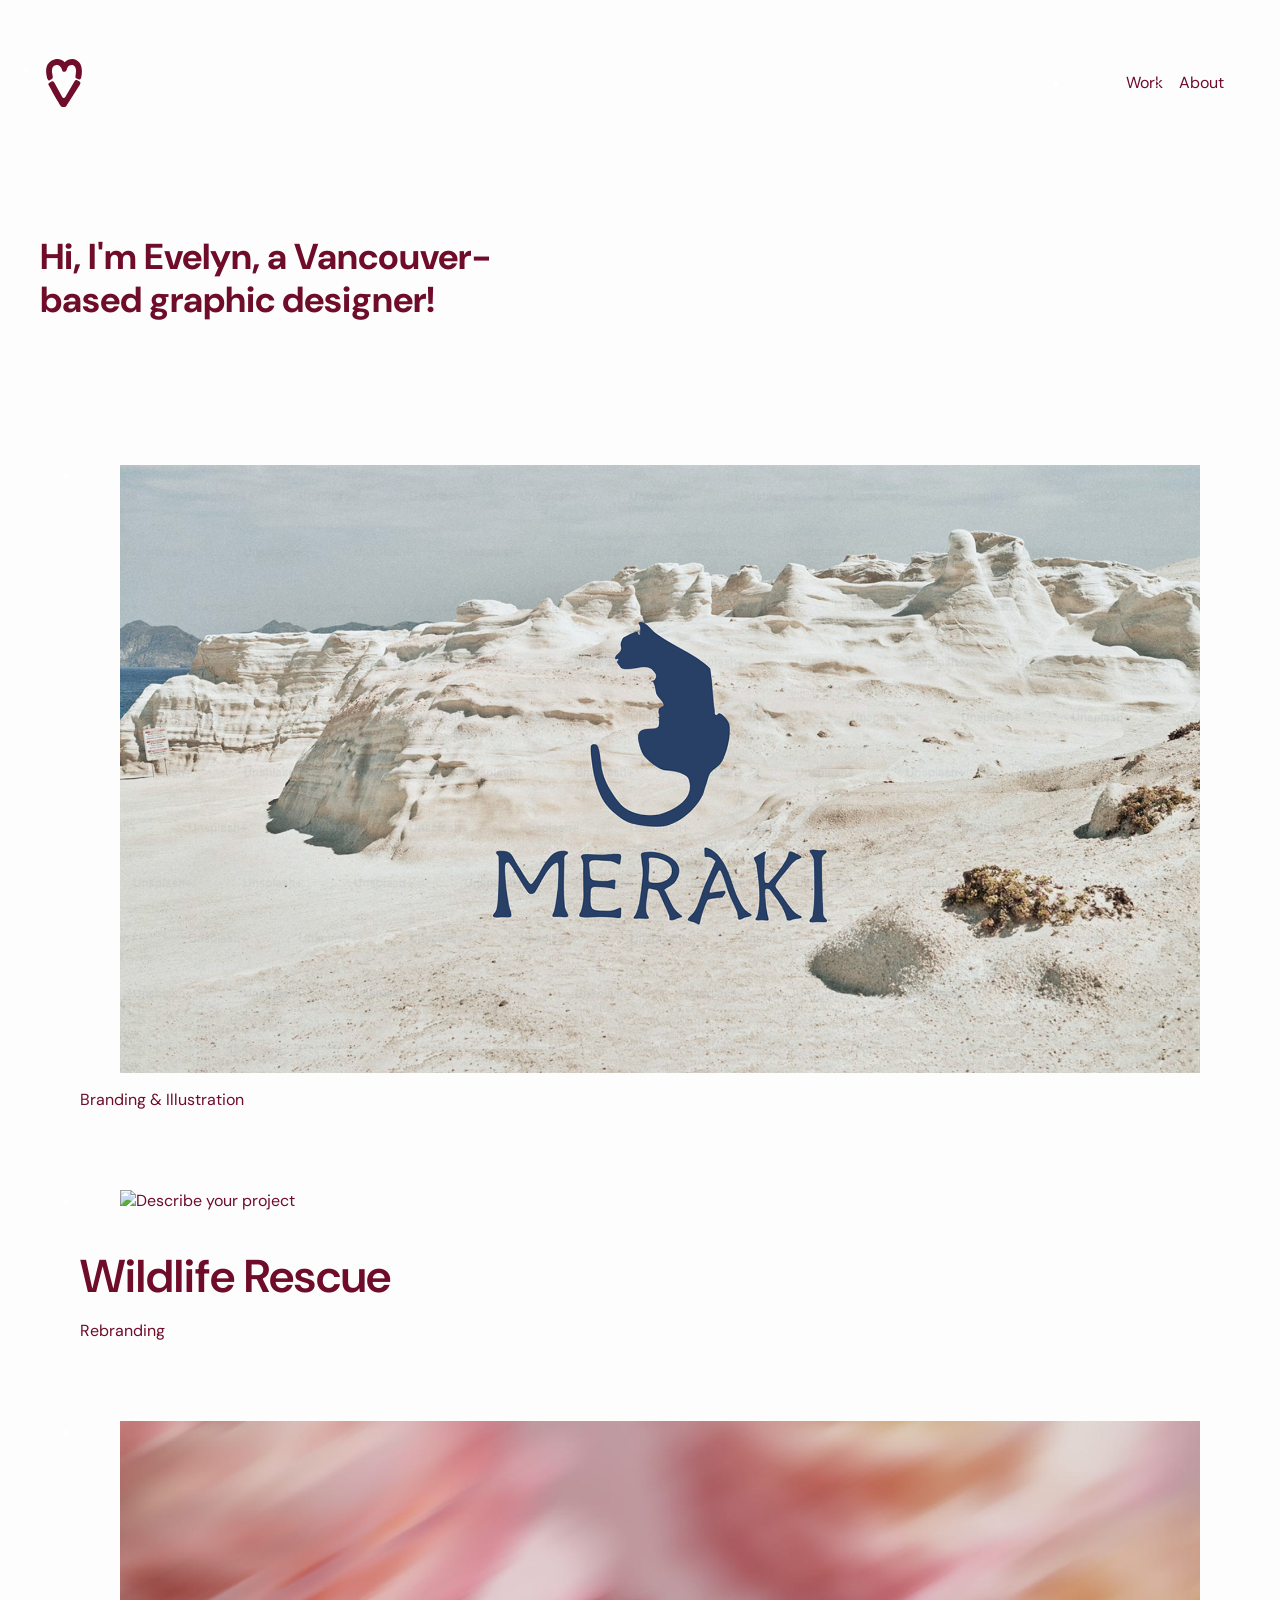
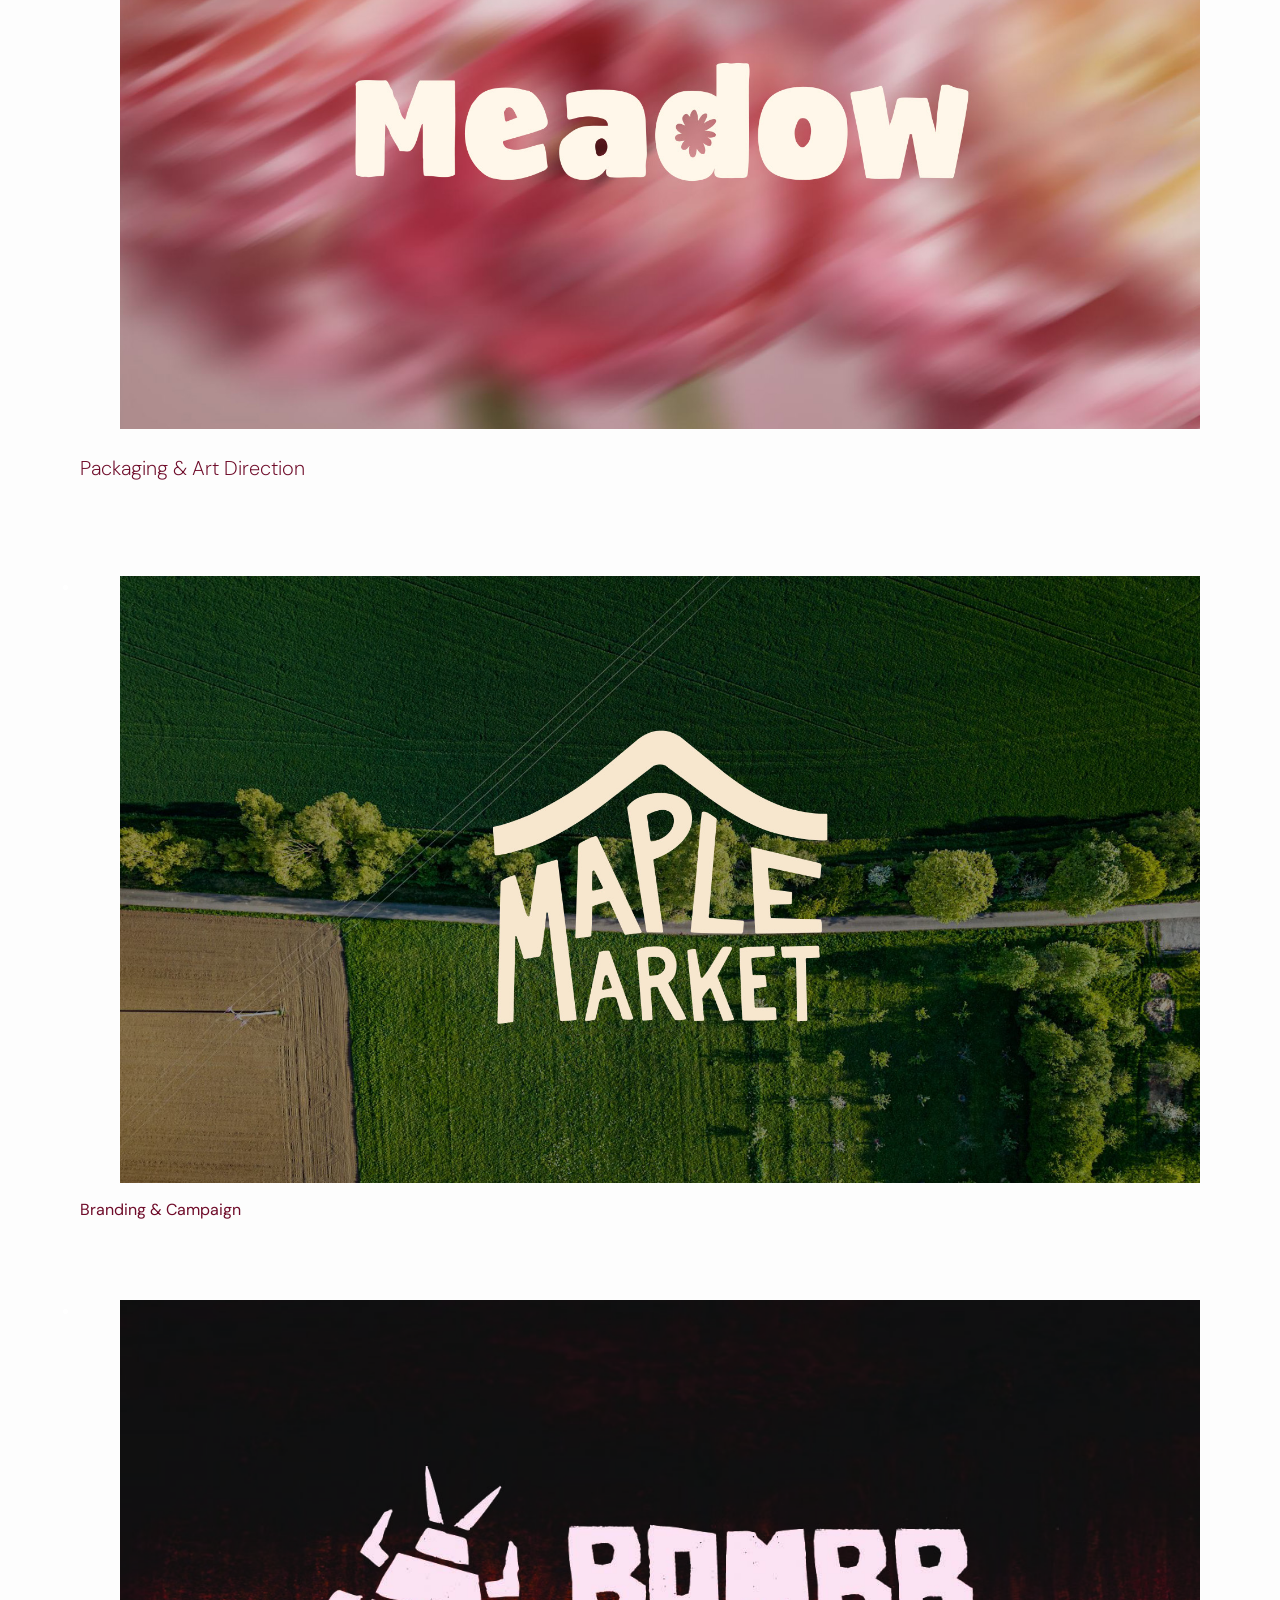
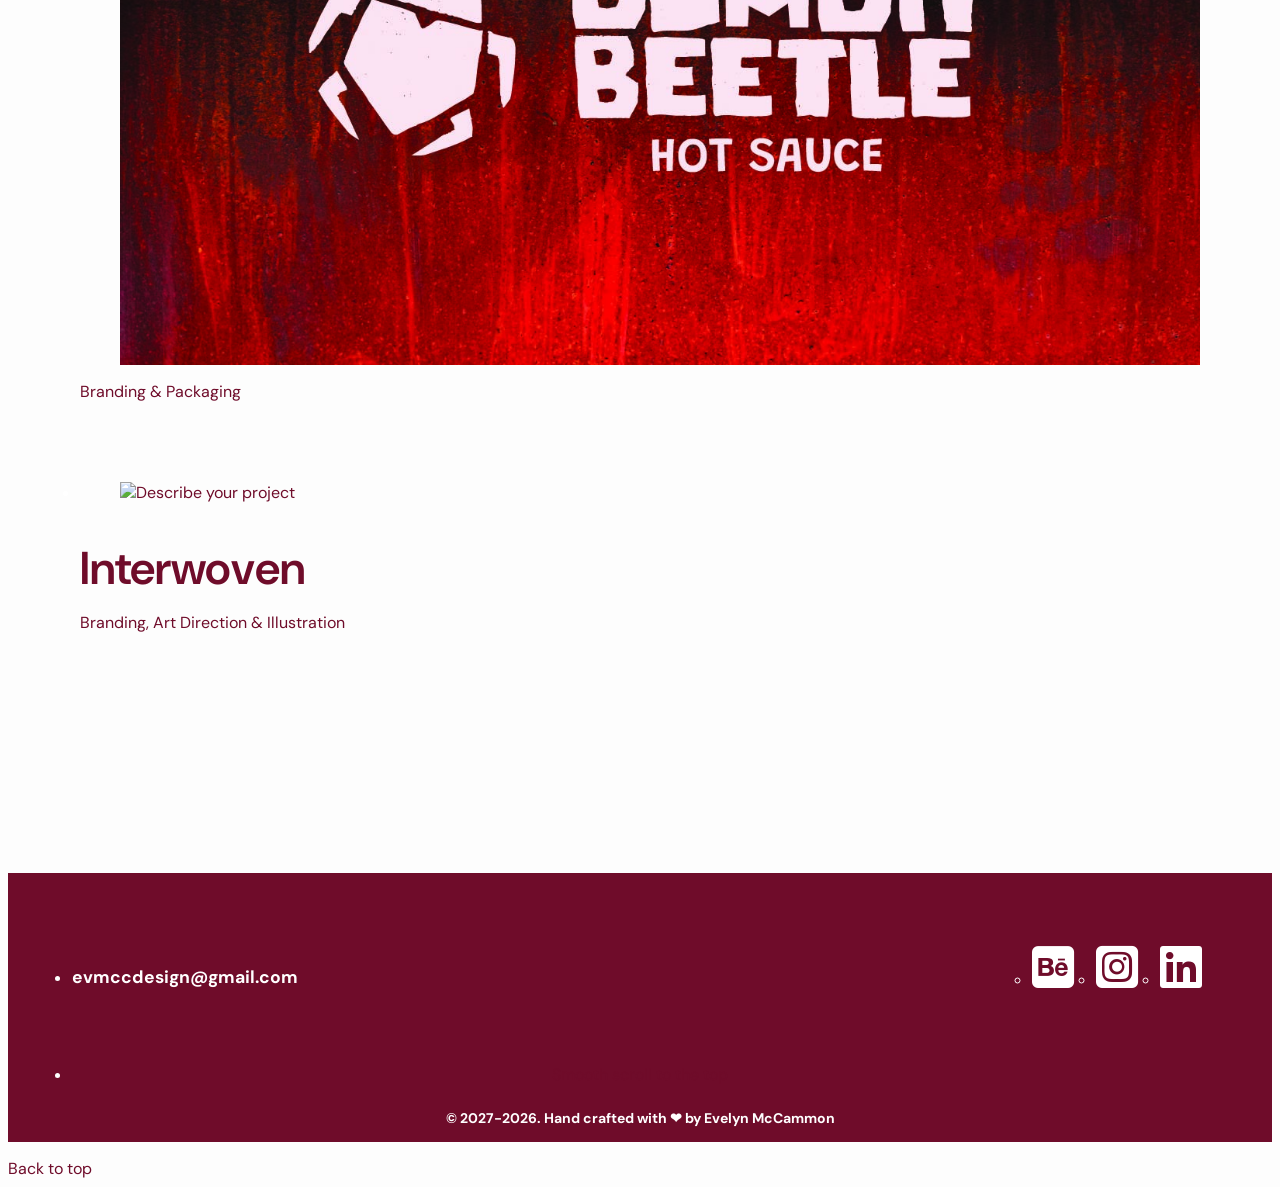
==== commit 25532cce: "changed meta description back" ====
--- a/index.html
+++ b/index.html
@@ -1,9 +1,7 @@
 <!doctype html>
 <html lang="en">
   <head>
-    <title>
-      Evelyn McCammon | Graphic Designer
-    </title>
+    <title>Evelyn McCammon | Graphic Designer</title>
     <meta
       name="Evelyn McCammon | Graphic Designer"
       content="I am a Vancouver-based graphic designer specializing in branding and UX/UI design."
@@ -65,17 +63,10 @@
           Hi, I'm Evelyn, a Vancouver-based graphic designer!
         </h2>
       </div>
-      <footer class="hero-footer">
-        <ul class="hero-footer-navigation">
-          <di class="hero-line">
-          </div>
-        </ul>
-      </footer>
     </section>
 
     <main class="main-work-section">
       <section class="portfolio">
-        
         <ul class="grid">
           <li class="work-page-grid-item project-container">
             <a href="project-meraki.html" class="margin-bottom">
@@ -187,7 +178,8 @@
             <a href="project-capstone.html">
               <div class="project-details-overlay">
                 <h1 class="work-grid-project-title">Interwoven</h1>
-                <h7 class="work-grid-project-category">Branding, Art Direction & Illustration
+                <h7 class="work-grid-project-category"
+                  >Branding, Art Direction & Illustration
                 </h7>
               </div>
             </a>
@@ -208,12 +200,9 @@
               href="https://www.behance.net/marenbrophy1"
               target="_blank"
               rel="noopener"
+              class="footer-social-link"
             >
-              <img
-                src="assets/Website_Photos/SVG/Behance.svg"
-                alt="Behance"
-                class="footer-social-icon"
-              />
+              <i class="fa-brands fa-square-behance"></i>
             </a>
           </li>
           <li class="footer-social-item">
@@ -221,12 +210,9 @@
               href="https://www.instagram.com/marens_artz/"
               target="_blank"
               rel="noopener"
+              class="footer-social-link"
             >
-              <img
-                src="assets/Website_Photos/SVG/Instagram.svg"
-                alt="Instagram"
-                class="footer-social-icon"
-              />
+              <i class="fa-brands fa-square-instagram"></i>
             </a>
           </li>
           <li class="footer-social-item">
@@ -234,12 +220,9 @@
               href="https://www.linkedin.com/in/maren-brophy-5568301b6/"
               target="_blank"
               rel="noopener"
+              class="footer-social-link"
             >
-              <img
-                src="assets/Website_Photos/SVG/Linkedin.svg"
-                alt="LinkedIn"
-                class="footer-social-icon"
-              />
+              <i class="fa-brands fa-linkedin"></i>
             </a>
           </li>
         </ul>
--- a/styles/style.css
+++ b/styles/style.css
@@ -112,7 +112,7 @@
   /* Core Colours */
   --color-text-primary: #ffffff;
   --color-text-secondary: #ffffff;
-  --color-accent-primary: #ffffff;
+  --color-accent-primary: #6f0c2a;
   --color-accent-secondary: #ffffff;
   --color-overlay-primary: rgba(0, 0, 0, 0.5);
   --color-highlight: rgb(0, 0, 0);
@@ -129,7 +129,6 @@
   --h4-color: #000000;
   --h5-color: #ffffff;
   --h6-color: #000000;
-  --h7-color: #6f0c2a;
   /* Special Text Colours */
   --color-text-holding-title: #000000;
   --color-text-project-category: #6f0c2a;
@@ -500,13 +499,6 @@
   color: var(--h6-color);
 }
 
-h7 {
-  font-size: 1.2rem;
-  line-height: 1.2;
-  margin-bottom: 1rem;
-  color: var(--h7-color);
-}
-
 /* ------------------------------------------------------------------ */
 /* 📝 Paragraph and Text Styles                                       */
 /* Base text styles for body copy, bold, italic, and fine print       */
@@ -518,6 +510,9 @@
   margin-bottom: 1rem;
 }
 
+.about-paragraph {
+  color: var(--color-accent-primary);
+}
 strong {
   font-weight: 600; /* Makes text bold */
 }
@@ -633,6 +628,10 @@
   /* Useful for mobile tap interactions */
 }
 
+a.footer-social-link {
+  color: var(--color-text-primary);
+  font-size: 3rem;
+}
 /* -------------------------------------------------------------------------- */
 /* 🧭 Hyperlink Class Styles                                                  */
 /* These are custom styles for specific types of navigation links             */
@@ -1015,7 +1014,7 @@
   grid-row: 1 / 2; /* Image spans the first row */
 }
 
-#details.about-me {
+.details.about-me {
   display: flex;
   flex-direction: row;
   padding: 0rem;
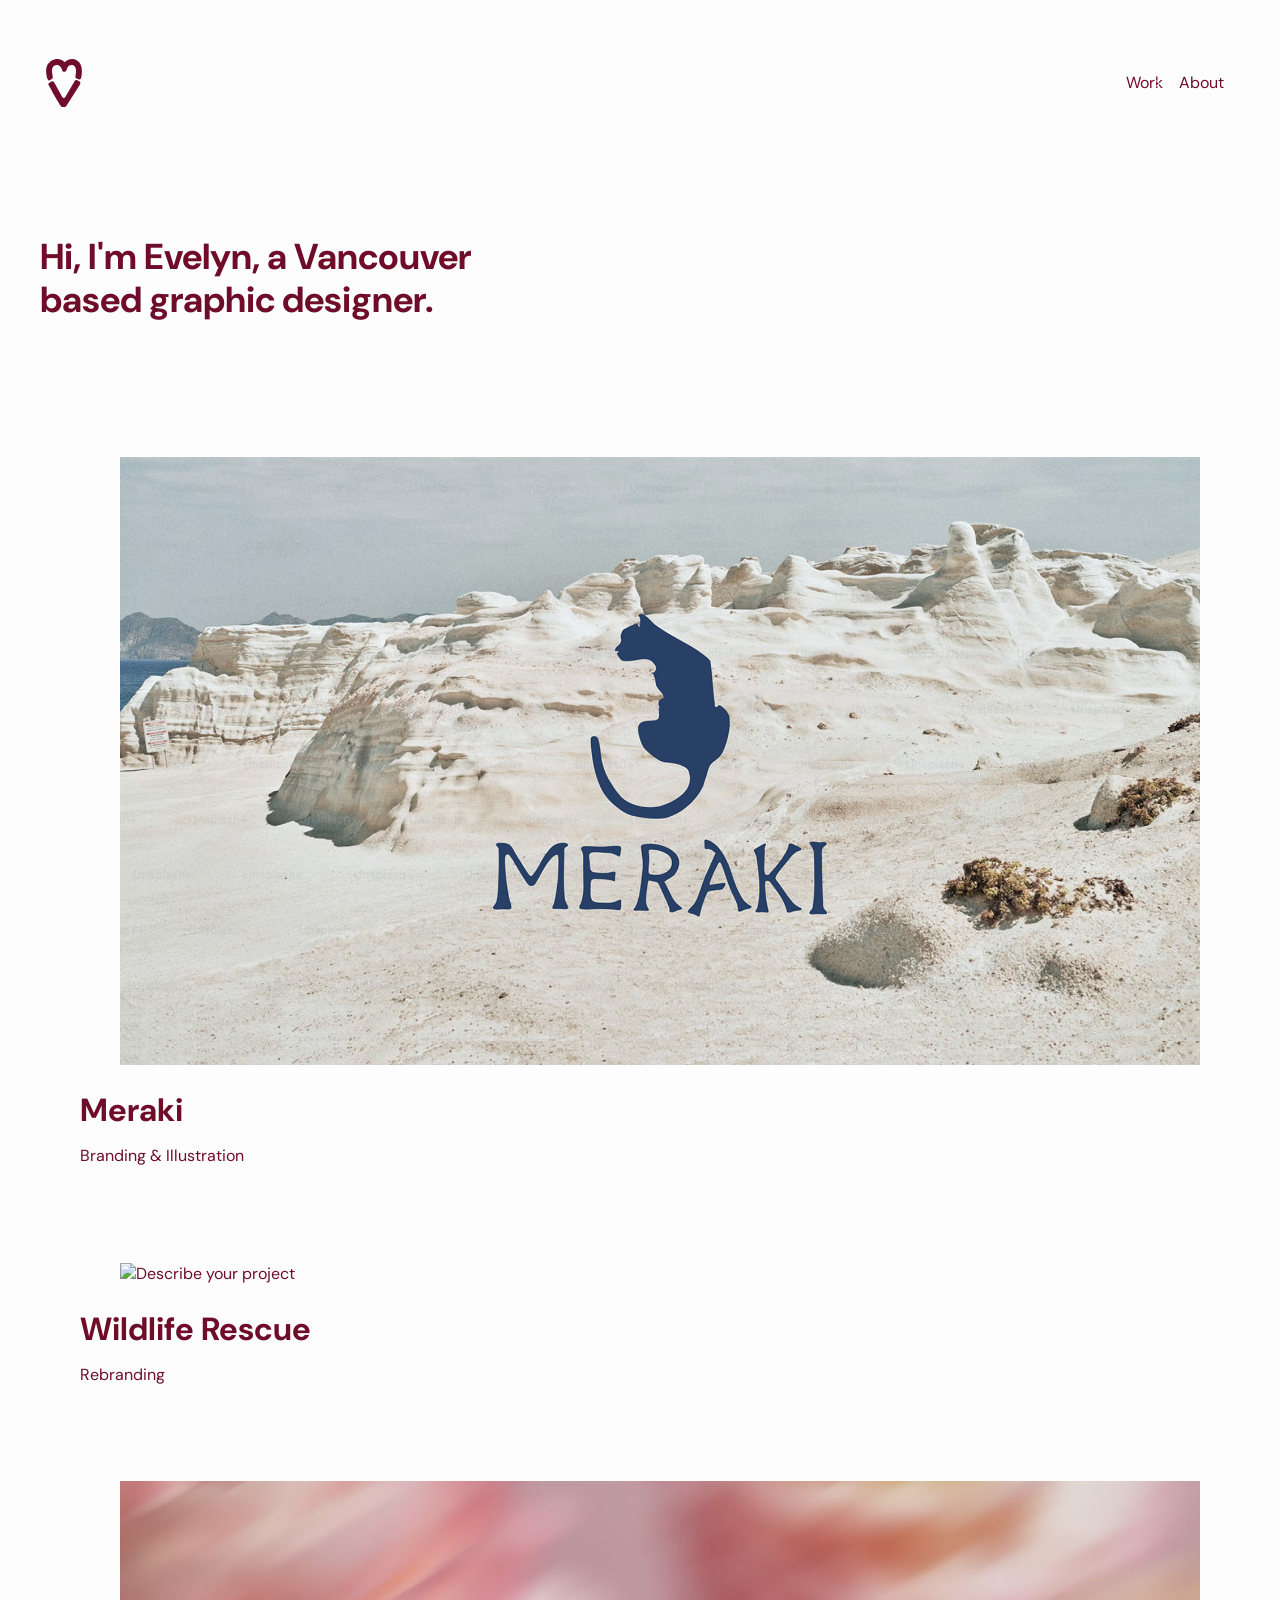
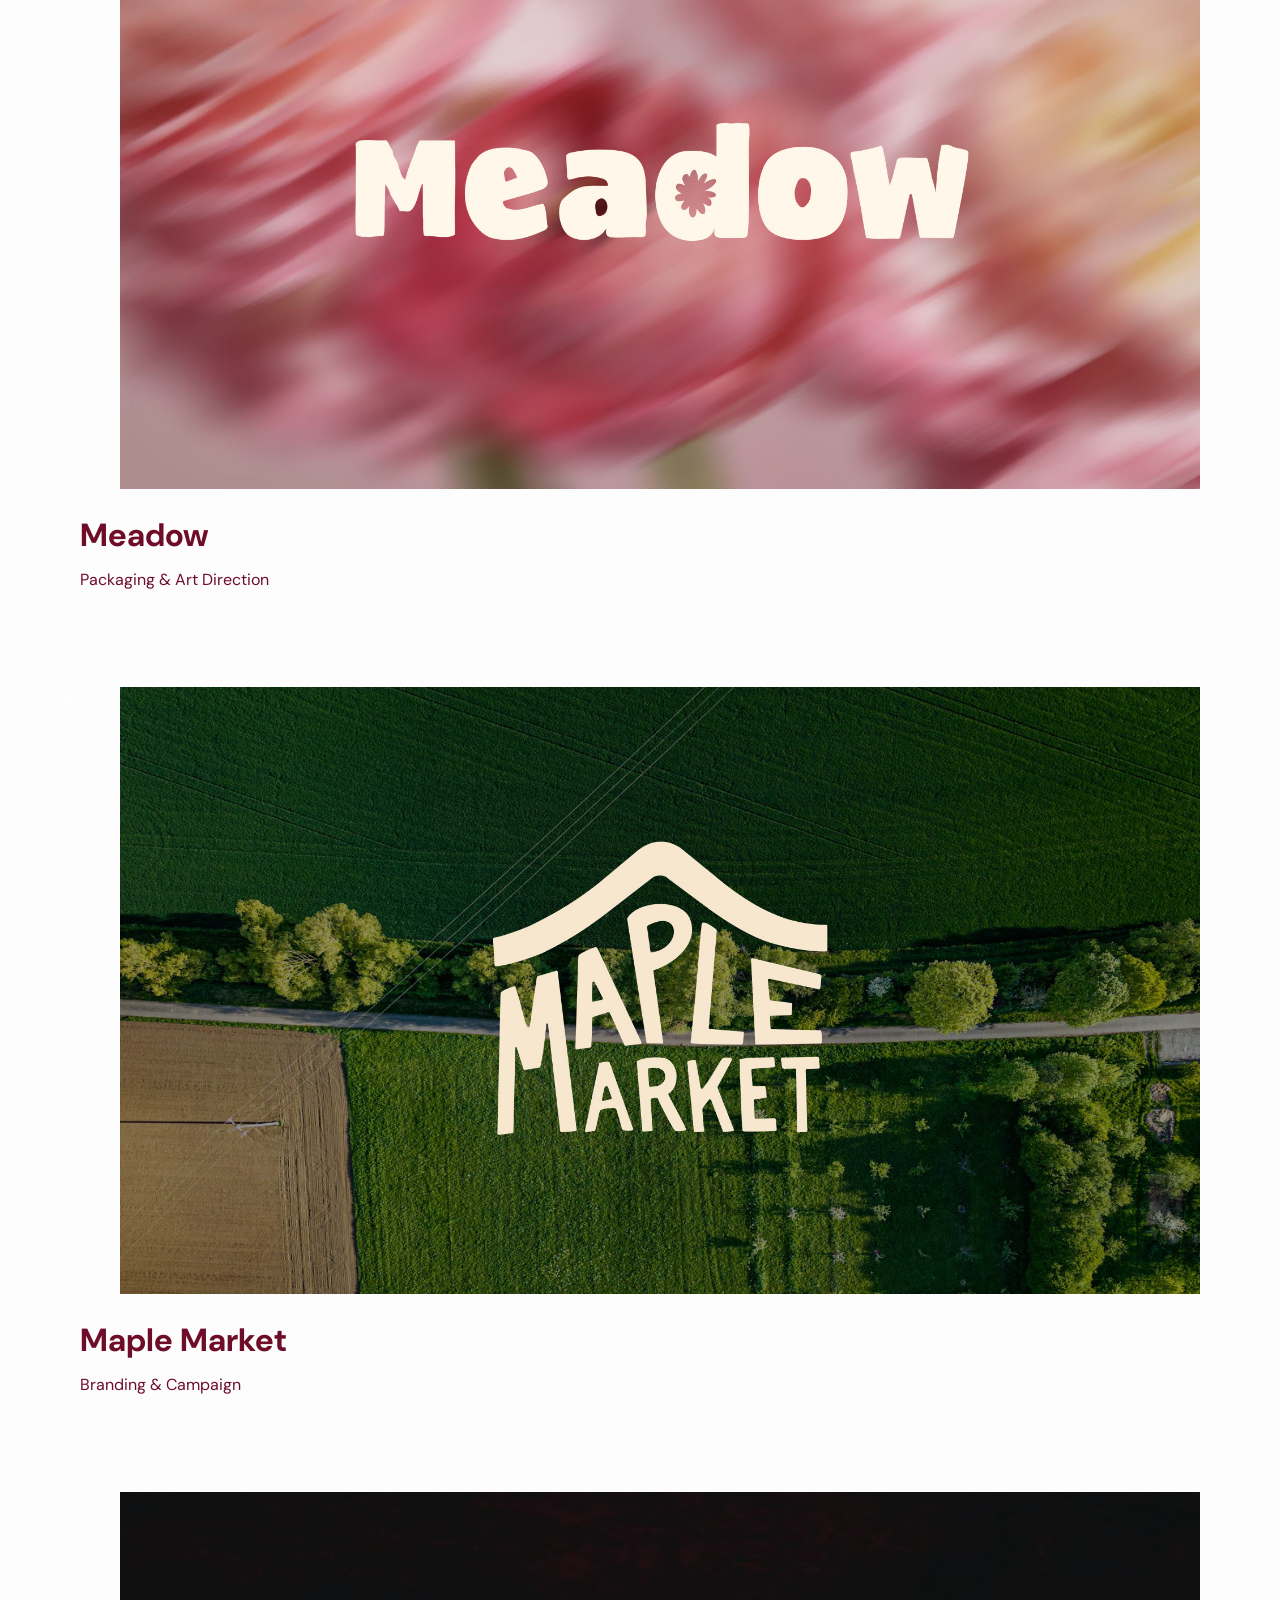
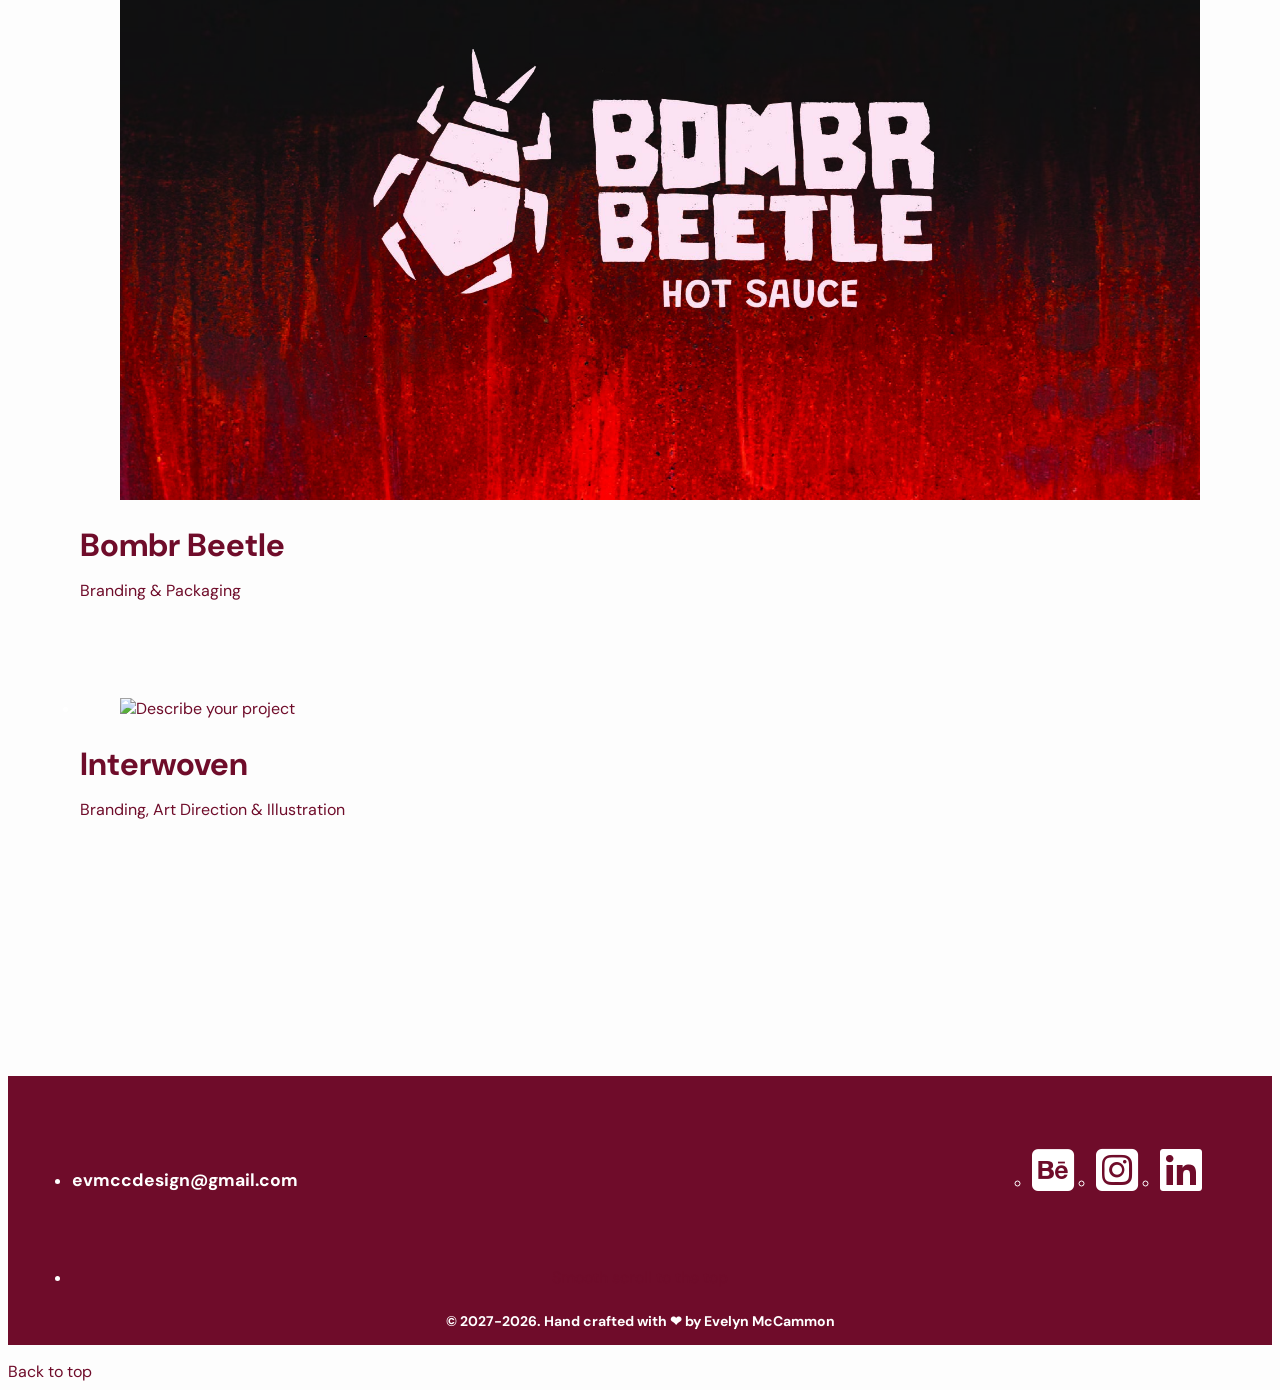
==== commit 3158e6c2: "things" ====
--- a/index.html
+++ b/index.html
@@ -3,7 +3,7 @@
   <head>
     <title>Evelyn McCammon | Graphic Designer</title>
     <meta
-      name="Evelyn McCammon | Graphic Designer"
+      name="description"
       content="I am a Vancouver-based graphic designer specializing in branding and UX/UI design."
     />
     <meta charset="utf-8" />
@@ -60,7 +60,7 @@
       </header>
       <div class="hero-headline-wrapper">
         <h2 class="hero-headline">
-          Hi, I'm Evelyn, a Vancouver-based graphic designer!
+          Hi, I'm Evelyn, a Vancouver based graphic designer.
         </h2>
       </div>
     </section>
@@ -82,9 +82,10 @@
             </a>
             <a href="project-meraki.html">
               <div class="project-details-overlay">
-                <h7 class="work-grid-project-category">
+                <h2 class="work-grid-project-title">Meraki</h2>
+                <p class="work-grid-project-category">
                   Branding &amp; Illustration
-                </h7>
+                </p>
               </div>
             </a>
           </li>
@@ -102,8 +103,8 @@
             </a>
             <a href="project-wildlife-rescue.html">
               <div class="project-details-overlay">
-                <h1 class="work-grid-project-title">Wildlife Rescue</h1>
-                <h7 class="work-grid-project-category">Rebranding</h7>
+                <h2 class="work-grid-project-title">Wildlife Rescue</h2>
+                <p class="work-grid-project-category">Rebranding</p>
               </div>
             </a>
           </li>
@@ -121,9 +122,10 @@
             </a>
             <a href="project-meadow.htmll">
               <div class="project-details-overlay">
-                <h4 class="work-grid-project-category">
+                <h2 class="work-grid-project-title">Meadow</h2>
+                <p class="work-grid-project-category">
                   Packaging &amp; Art Direction
-                </h4>
+                </p>
               </div>
             </a>
           </li>
@@ -141,7 +143,8 @@
             </a>
             <a href="project-maple.html">
               <div class="project-details-overlay">
-                <h7 class="work-grid-project-category">Branding & Campaign</h7>
+                <h2 class="work-grid-project-title">Maple Market</h2>
+                <p class="work-grid-project-category">Branding & Campaign</p>
               </div>
             </a>
           </li>
@@ -159,7 +162,8 @@
             </a>
             <a href="project-bombrbeetle.html">
               <div class="project-details-overlay">
-                <h7 class="work-grid-project-category">Branding & Packaging</h7>
+                <h2 class="work-grid-project-title">Bombr Beetle</h2>
+                <p class="work-grid-project-category">Branding & Packaging</p>
               </div>
             </a>
           </li>
@@ -175,12 +179,12 @@
                 />
               </figure>
             </a>
-            <a href="project-capstone.html">
-              <div class="project-details-overlay">
-                <h1 class="work-grid-project-title">Interwoven</h1>
-                <h7 class="work-grid-project-category"
-                  >Branding, Art Direction & Illustration
-                </h7>
+            <a href="project-interwoven.html">
+              <div class="project-details-overlay">
+                <h2 class="work-grid-project-title">Interwoven</h2>
+                <p class="work-grid-project-category">
+                  Branding, Art Direction & Illustration
+                </p>
               </div>
             </a>
           </li>
--- a/styles/style.css
+++ b/styles/style.css
@@ -466,7 +466,7 @@
   font-size: 2rem;
   font-family: var(--font-family-heading);
   line-height: 1.2;
-  margin-bottom: 1rem;
+  margin-bottom: 0.5rem;
   color: var(--h2-color);
 }
 
@@ -568,14 +568,13 @@
 
 .highlight-gradient {
   background: var(--color-gradient-hero);
-  -webkit-background-clip: text;
   color: transparent;
   font-weight: bold;
 }
 
 /* 📂 Project grid title — used in grid view (like a portfolio gallery) */
 .work-grid-project-title {
-  font-size: 2.875rem;
+  font-size: 2rem;
   color: var(--color-text-work-grid-title);
   text-wrap: balance;
 }
@@ -1312,9 +1311,12 @@
   margin-bottom: 1rem;
 }
 .project-item {
-  font-size: 1rem;
-  line-height: 1.2; /* Consistent line height for project items to improve spacing */
-  margin-bottom: 0.25rem;
+  width: 100%;
+  grid-column: 1 / 7;
+  padding: 0rem;
+  display: flex;
+  flex-direction: column;
+  gap: 0.75rem;
 }
 
 /* Padding of project info section*/
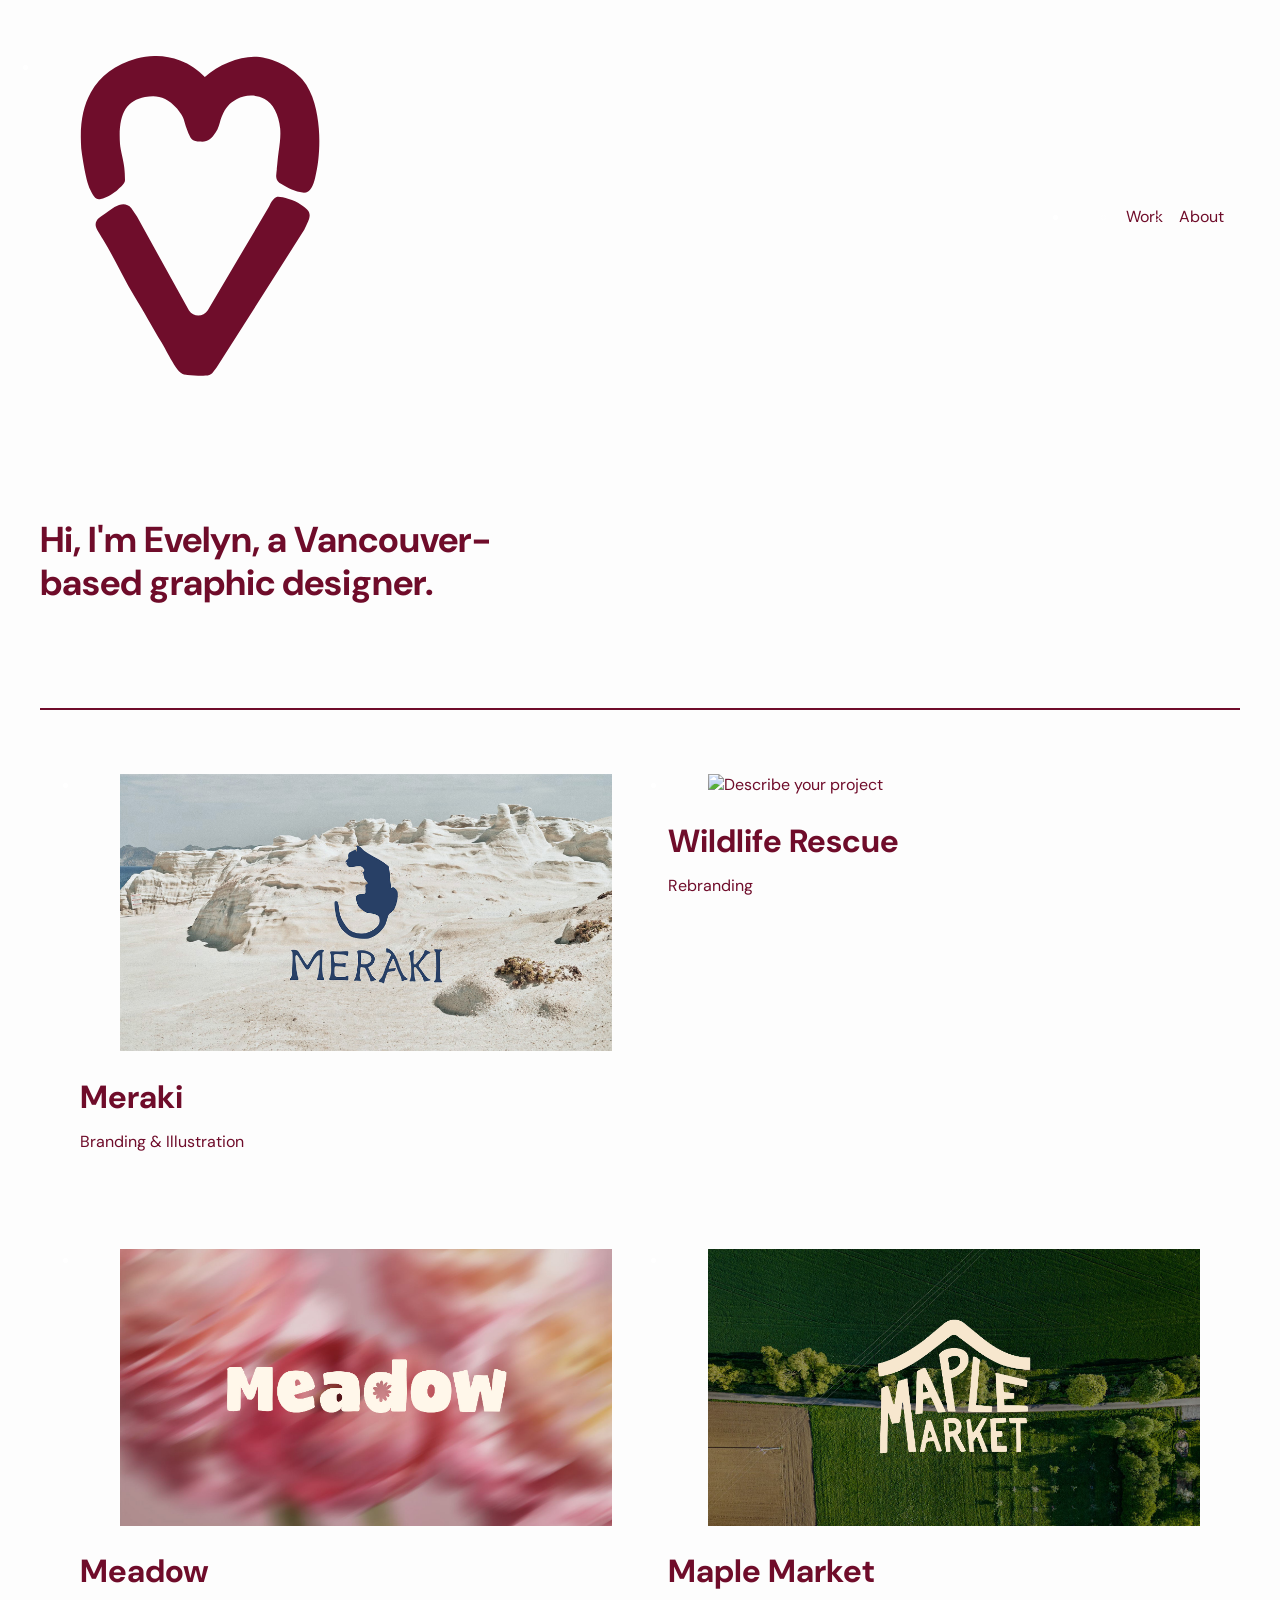
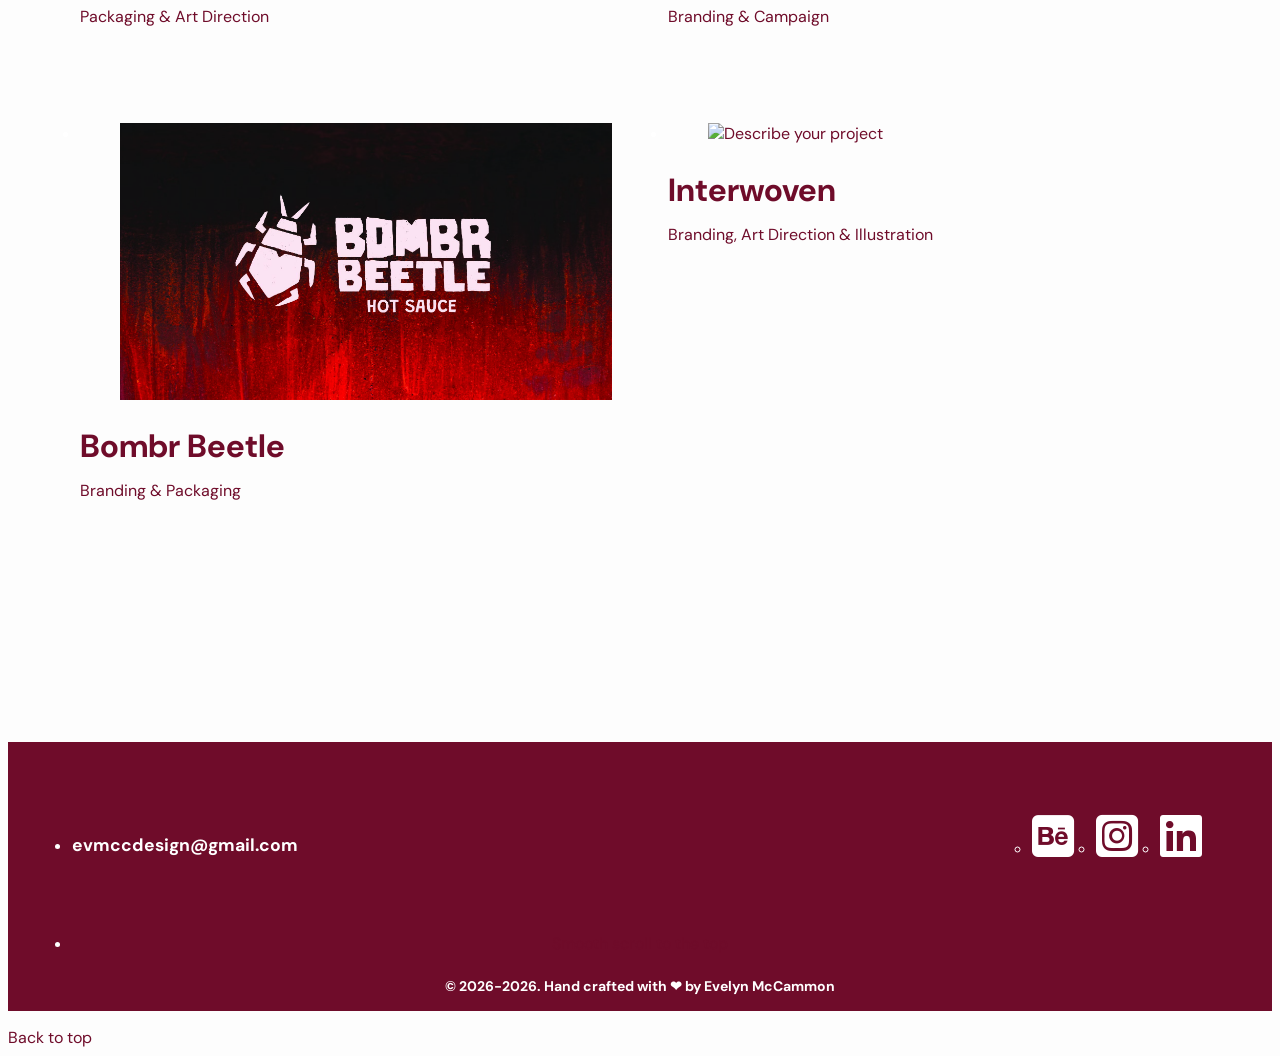
==== commit e2637978: "restructuring with james" ====
--- a/index.html
+++ b/index.html
@@ -34,7 +34,7 @@
   </head>
 
   <body class="work-page" id="top">
-    <section>
+    <section class="hero">
       <header class="hero-header">
         <ul class="nav-branding">
           <!-- Logo (standalone LI) -->
@@ -60,9 +60,10 @@
       </header>
       <div class="hero-headline-wrapper">
         <h2 class="hero-headline">
-          Hi, I'm Evelyn, a Vancouver based graphic designer.
+          Hi, I'm Evelyn, a Vancouver-based graphic designer.
         </h2>
       </div>
+      <footer class="hero-footer-navigation"></footer>
     </section>
 
     <main class="main-work-section">
@@ -235,7 +236,7 @@
       <li class="footer-full-width">
         <p><a href="#top">Smooth scroll to the top</a></p>
         <h5 class="footer-fineprint">
-          &copy; <span id="copyright-years">2027-</span>. Hand crafted with
+          &copy; <span id="copyright-years">2026-</span>. Hand crafted with
           <span class="heart">❤</span>
           by Evelyn McCammon
         </h5>
--- a/styles/style.css
+++ b/styles/style.css
@@ -148,7 +148,7 @@
   --color-nav-arrow-stroke: #6f0c2a;
   --color-nav-arrow-stroke-hover: #000;
   /* Components */
-  --color-bg-full-width: #f5f5f5;
+  --color-bg-full-width: #ffffff;
   --color-bg-project-description: #ffffff;
   --color-bg-sidebar-project: orangered;
   --color-bg-sidebar-work: lemonchiffon;
@@ -694,14 +694,20 @@
 
 .hero {
   width: 100%;
-  min-height: 80vh; /* Takes up most of the screen height */
+
   display: flex;
   flex-direction: column;
 }
 .hero-header {
   min-height: 6rem; /* Space reserved for logo + nav */
 }
-
+.logo-container {
+  display: flex;
+  flex-direction: row;
+  align-items: center;
+  justify-content: center;
+  min-height: 3rem;
+}
 .nav-branding {
   display: flex;
   flex-direction: column;
@@ -709,6 +715,14 @@
   padding: var(--padding-medium);
   align-items: center;
 }
+.wordmark {
+  margin-bottom: 0;
+}
+
+.logo {
+  width: 2rem;
+  margin-right: 0.5rem;
+}
 
 .nav-branding-group {
   display: flex;
@@ -719,7 +733,8 @@
 }
 
 .nav-branding-logo {
-  max-width: 3rem;
+  width: 100%;
+
   /* TODO: Adjust the width of the logo on mobile devices here */
 }
 
@@ -727,7 +742,7 @@
   padding: var(--padding-medium);
   display: grid;
   margin-top: 2rem;
-  grid-template-columns: repeat(2, 1fr);
+  grid-template-columns: 1fr;
   gap: 2rem;
   align-items: start;
 }
@@ -757,6 +772,7 @@
   padding-right: var(--padding-medium);
   padding-top: var(--padding-small);
   padding-top: var(--padding-small);
+  border-bottom: 4px solid yellowgreen;
 }
 
 .hero-line {
@@ -821,12 +837,8 @@
   flex-direction: column;
   align-items: center;
   justify-content: center;
-  padding: var(--padding-small);
   margin-bottom: 1rem;
-}
-.section-item {
-  padding: var(--padding-small);
-  margin: 1rem;
+  gap: 2rem;
 }
 
 /* 
@@ -858,6 +870,18 @@
   padding: var(
     --padding-tiny
   ); /* Padding to keep content from touching edges */
+}
+
+.portfolio {
+  padding-top: var(--padding-medium);
+  padding-right: 0;
+  padding-bottom: 0;
+  padding-left: 0;
+}
+
+.main-work-section {
+  border-top: 2px solid var(--color-accent-primary);
+  margin: var(--padding-medium);
 }
 
 /* Work Sidebar on Mobile */
@@ -1087,7 +1111,7 @@
   grid-row: 2 / 3;
 }
 .footer-contact-social {
-  grid-column: 3 / 4;
+  grid-column: 2 / 3;
   grid-row: 1 / 2;
   align-items: flex-end;
   display: flex;
@@ -1108,7 +1132,7 @@
 /* Typically used for copyright/legal information                             */
 /* -------------------------------------------------------------------------- */
 .footer-full-width {
-  grid-column: 1 / 2;
+  grid-column: 1 / 3;
   grid-row: 4 / 5;
   text-align: center; /* Center copyright text */
   align-self: end; /* Push to bottom */
@@ -1336,25 +1360,27 @@
 /* Project Description left side */
 .project-item-1 {
   width: 100%;
-  grid-column: 1 / 3;
+  grid-column: 1 / 7;
+  grid-row: 1/2;
   padding: 0rem;
   display: flex;
   flex-direction: column;
   gap: 0.75rem;
+}
+
+/* Project Descriptopn right side */
+.project-item-2 {
+  grid-column: 1 / 7;
+  grid-row: 2/3;
+  display: flex;
+  flex-direction: column;
+  gap: 3rem;
 }
 
 .services {
   display: flex;
   flex-flow: row wrap;
   gap: 0.5rem;
-}
-
-/* Project Descriptopn right side */
-.project-item-2 {
-  grid-column: 4 / 6;
-  display: flex;
-  flex-direction: column;
-  gap: 3rem;
 }
 
 .project-info {
@@ -1371,13 +1397,6 @@
   border-radius: var(--radius-sm);
 }
 
-.project-image-pair {
-  display: grid;
-  grid-template-columns: repeat(2, 1fr);
-  gap: 1rem;
-  margin-top: 1rem;
-}
-
 /*
 
 ██████  ██       ██████   ██████      ██ ██████  ███████ ███████ ██    ██ ███    ███ ███████ 
@@ -1536,6 +1555,10 @@
 
 @media (min-width: 768px) {
   /* TODO: Adjust  layout for tablets */
+  .grid {
+    grid-template-columns: repeat(auto-fit, minmax(550px, 1fr));
+    grid-gap: 1rem;
+  }
 }
 
 /* Large devices (desktops, 992px and up) */
@@ -1560,7 +1583,7 @@
   }
 
   h1 {
-    font-size: 4.275rem;
+    font-size: 1.275rem;
   }
 
   h2 {
@@ -1612,12 +1635,13 @@
   }
 
   .nav-branding-logo {
-    width: 5rem;
+    width: 20rem;
     /* TODO: Adjust the width of the logo on large devices here. */
   }
 
   .hero-headline-wrapper {
     padding-bottom: var(--padding-jumbo);
+    grid-template-columns: repeat(2, 1fr);
   }
   .error-headline-wrapper {
     padding-top: var(--padding-small);
@@ -1632,11 +1656,6 @@
 
   /* Work Page Grid for Large Devices */
 
-  .grid {
-    grid-template-columns: repeat(auto-fit, minmax(550px, 1fr));
-    grid-gap: 1rem;
-  }
-
   /* Grayscale filter with full-colour on hover and tap */
 
   .work-page-grid-item a.grayscale img {
@@ -1654,6 +1673,13 @@
   .project-wrapper,
   .work-sidebar-wrapper {
     padding: var(--padding-medium);
+  }
+
+  .portfolio {
+    padding-top: var(--padding-medium);
+    padding-right: 0;
+    padding-bottom: 0;
+    padding-left: 0;
   }
 
   /* Project Page Flex Direction on Large Devices */
@@ -1692,8 +1718,16 @@
     padding: var(--padding-jumbo);
   }
 
+  .project-arrow-container {
+    flex-direction: row;
+    padding-top: var(--padding-tiny);
+    padding-right: var(--padding-jumbo);
+    padding-bottom: var(--padding-tiny);
+    padding-left: var(--padding-jumbo);
+  }
+
   .section-container {
-    width: 80%; /* Adjust this width for larger screens if needed */
+    width: 100%; /* Adjust this width for larger screens if needed */
     flex-direction: row;
   }
 
@@ -1727,6 +1761,18 @@
   .about-grid-text {
     grid-row: 1 / 2;
     grid-column: 2 / 3;
+  }
+
+  /* Project Description left side */
+  .project-item-1 {
+    grid-column: 1 / 3;
+    grid-row: 1/2;
+  }
+
+  /* Project Descriptopn right side */
+  .project-item-2 {
+    grid-column: 4 / 6;
+    grid-row: 1/2;
   }
 
   /* ------------------------------- */
@@ -1784,26 +1830,22 @@
   .work-details {
     width: 75%;
   }
+
+  .logo-container {
+    justify-content: flex-start;
+  }
 }
 
 /* X-Large devices (large desktops, 1200px and up)*/
 
 @media (min-width: 1200px) {
   /* TODO: Add styles here for X-large devices. */
-
-  .grid {
-    grid-template-columns: repeat(auto-fit, minmax(600px, 1fr));
-  }
 }
 
 /* XX-Large devices (larger desktops, 1400px and up) */
 
 @media (min-width: 1400px) {
   /* TODO: Add styles here for XX-large devices. */
-
-  .grid {
-    grid-template-columns: repeat(auto-fit, minmax(600px, 1fr));
-  }
 }
 
 /*
